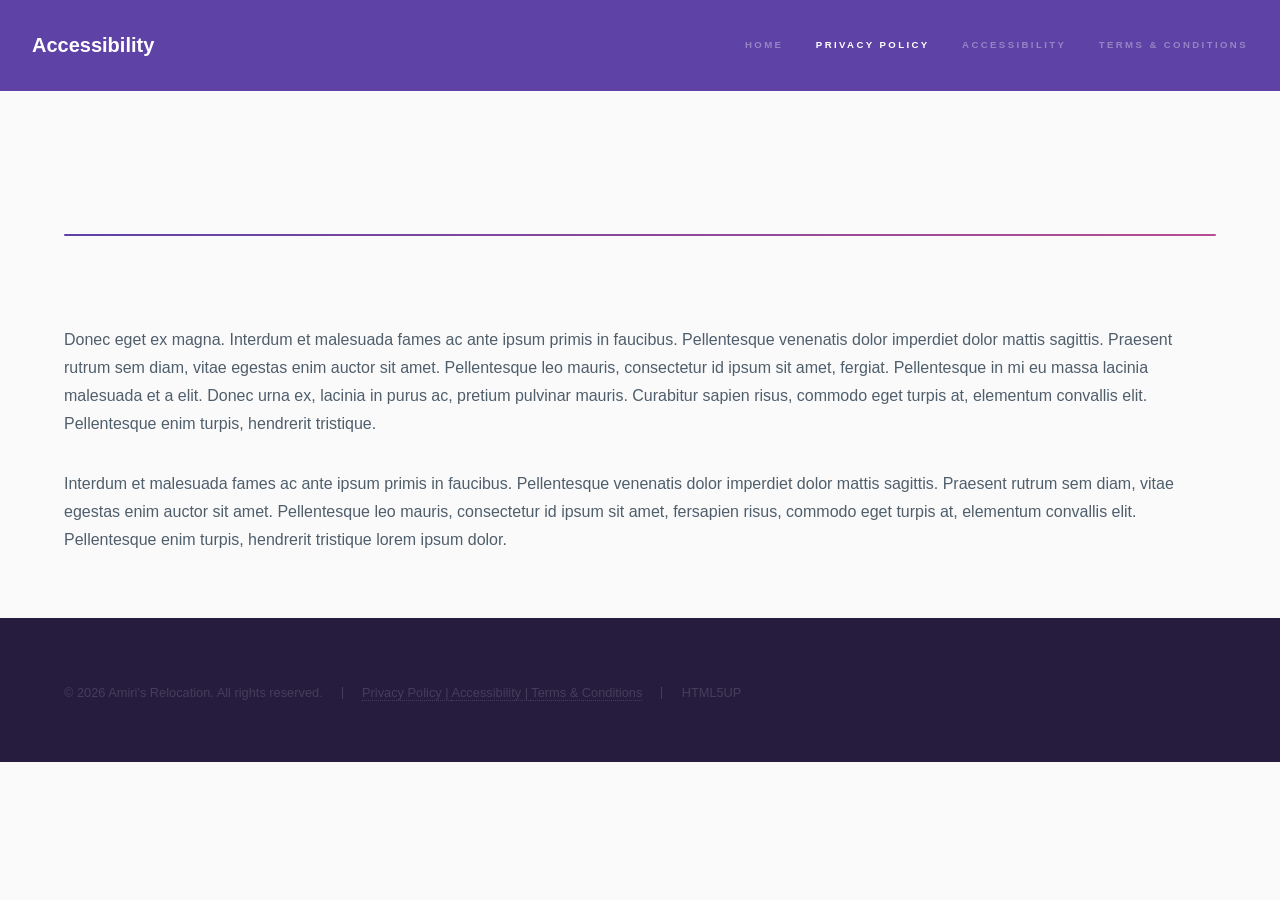
==== accessibility.html @ c85b0bd4 "Credit" ====
<!DOCTYPE HTML>
<!--
	Hyperspace by HTML5 UP
	html5up.net | @ajlkn
	Free for personal and commercial use under the CCA 3.0 license (html5up.net/license)
-->
<html>
	<head>
		<title>Accessibility</title>
		<meta charset="utf-8" />
		<meta name="viewport" content="width=device-width, initial-scale=1, user-scalable=no" />
		<link rel="stylesheet" href="assets/css/main.css" />
		<noscript><link rel="stylesheet" href="assets/css/noscript.css" /></noscript>
	</head>
	<body class="is-preload">

		<!-- Header -->
			<header id="header">
				<a href="index.html" class="title">Accessibility</a>
				<nav>
					<ul>
						<li><a href="index.html">Home</a></li>
						<li><a href="privacy.html" class="active">Privacy Policy</a></li>
						<li><a href="accessibility.html">Accessibility</a></li>
						<li><a href="terms.html">Terms &amp; Conditions</a></li>
					</ul>
				</nav>
			</header>

		<!-- Wrapper -->
			<div id="wrapper">

				<!-- Main -->
					<section id="main" class="wrapper">
						<div class="inner">
							<h1 class="major">A Generic Page</h1>
							<span class="image fit"><img src="images/pic04.jpg" alt="" /></span>
							<p>Donec eget ex magna. Interdum et malesuada fames ac ante ipsum primis in faucibus. Pellentesque venenatis dolor imperdiet dolor mattis sagittis. Praesent rutrum sem diam, vitae egestas enim auctor sit amet. Pellentesque leo mauris, consectetur id ipsum sit amet, fergiat. Pellentesque in mi eu massa lacinia malesuada et a elit. Donec urna ex, lacinia in purus ac, pretium pulvinar mauris. Curabitur sapien risus, commodo eget turpis at, elementum convallis elit. Pellentesque enim turpis, hendrerit tristique.</p>
							<p>Interdum et malesuada fames ac ante ipsum primis in faucibus. Pellentesque venenatis dolor imperdiet dolor mattis sagittis. Praesent rutrum sem diam, vitae egestas enim auctor sit amet. Pellentesque leo mauris, consectetur id ipsum sit amet, fersapien risus, commodo eget turpis at, elementum convallis elit. Pellentesque enim turpis, hendrerit tristique lorem ipsum dolor.</p>
						</div>
					</section>

			</div>

		<!-- Footer -->
			<footer id="footer" class="wrapper alt">
				<div class="inner">
					<ul class="menu">
						<li>&copy; 2026 Amiri's Relocation. All rights reserved.</li><li><a href="generic.html">Privacy Policy   |   </a><a href="elements.html">Accessibility   |   </a><a href="generic.html">Terms & Conditions</a></li><li>HTML5UP</li>
					</ul>
				</div>
			</footer>

		<!-- Scripts -->
			<script src="assets/js/jquery.min.js"></script>
			<script src="assets/js/jquery.scrollex.min.js"></script>
			<script src="assets/js/jquery.scrolly.min.js"></script>
			<script src="assets/js/browser.min.js"></script>
			<script src="assets/js/breakpoints.min.js"></script>
			<script src="assets/js/util.js"></script>
			<script src="assets/js/main.js"></script>

	</body>
</html>
---- assets/css/main.css ----
@import url(fontawesome-all.min.css);

html, body, div, span, applet, object,
iframe, h1, h2, h3, h4, h5, h6, p, blockquote,
pre, a, abbr, acronym, address, big, cite,
code, del, dfn, em, img, ins, kbd, q, s, samp,
small, strike, strong, sub, sup, tt, var, b,
u, i, center, dl, dt, dd, ol, ul, li, fieldset,
form, label, legend, table, caption, tbody,
tfoot, thead, tr, th, td, article, aside,
canvas, details, embed, figure, figcaption,
footer, header, hgroup, menu, nav, output, ruby,
section, summary, time, mark, audio, video {
	margin: 0;
	padding: 0;
	border: 0;
	font-size: 100%;
	font: inherit;
	vertical-align: baseline;}

article, aside, details, figcaption, figure,
footer, header, hgroup, menu, nav, section {
	display: block;}

body {
	line-height: 1;
}

ol, ul {
	list-style: none;
}

blockquote, q {
	quotes: none;
}

	blockquote:before, blockquote:after, q:before, q:after {
		content: '';
		content: none;
	}

table {
	border-collapse: collapse;
	border-spacing: 0;
}

body {
	-webkit-text-size-adjust: none;
}

mark {
	background-color: transparent;
	color: inherit;
}

input::-moz-focus-inner {
	border: 0;
	padding: 0;
}

input, select, textarea {
	-moz-appearance: none;
	-webkit-appearance: none;
	-ms-appearance: none;
	appearance: none;
}

/* Basic */

	@-ms-viewport {
		width: device-width;
	}

	body {
		-ms-overflow-style: scrollbar;
	}

	@media screen and (max-width: 480px) {

		html, body {
			min-width: 320px;
		}

	}

	html {
		box-sizing: border-box;
	}

	*, *:before, *:after {
		box-sizing: inherit;
	}

	body {
		background: #FAFAFB;
	}

		body.is-preload *, body.is-preload *:before, body.is-preload *:after {
			-moz-animation: none !important;
			-webkit-animation: none !important;
			-ms-animation: none !important;
			animation: none !important;
			-moz-transition: none !important;
			-webkit-transition: none !important;
			-ms-transition: none !important;
			transition: none !important;
		}

/* Type */

	body, input, select, textarea {
		color: #4F5E6B;
		font-family: Arial, Helvetica, sans-serif;
		font-size: 16.5pt;
		font-weight: normal;
		line-height: 1.75;
	}

		@media screen and (max-width: 1680px) {

			body, input, select, textarea {
				font-size: 13pt;
			}

		}

		@media screen and (max-width: 1280px) {

			body, input, select, textarea {
				font-size: 12pt;
			}

		}

		@media screen and (max-width: 360px) {

			body, input, select, textarea {
				font-size: 11pt;
			}

		}

	a {
		-moz-transition: color 0.2s ease, border-bottom-color 0.2s ease;
		-webkit-transition: color 0.2s ease, border-bottom-color 0.2s ease;
		-ms-transition: color 0.2s ease, border-bottom-color 0.2s ease;
		transition: color 0.2s ease, border-bottom-color 0.2s ease;
		border-bottom: dotted 1px rgba(255, 255, 255, 0.35);
		color: inherit;
		text-decoration: none;
	}

		a:hover {
			border-bottom-color: transparent;
			color: #ffffff;
		}

	strong, b {
		color: #ffffff;
		font-weight: bold;
	}

	em, i {
		font-style: italic;
	}

	p {
		margin: 0 0 2em 0;
	}

	h1 {
		color: #FAFAFB;
		font-weight: bold;
		line-height: 1.5;
		margin: 0 0 0.5em 0;
	}

	h2, h3, h4, h5, h6 {
		color: #1b2e42;
		font-weight: bold;
		line-height: 1.5;
		margin: 0 0 0.5em 0;
	}

		h1 a, h2 a, h3 a, h4 a, h5 a, h6 a {
			color: inherit;
			text-decoration: none;
		}

	h1 {
		font-size: 2.75em;
	}

		h1.major {
			margin: 0 0 1.3em 0;
			position: relative;
			padding-bottom: 0.35em;
		}

			h1.major:after {
				background-image: -moz-linear-gradient(to right, #5e42a6, #b74e91);
				background-image: -webkit-linear-gradient(to right, #5e42a6, #b74e91);
				background-image: -ms-linear-gradient(to right, #5e42a6, #b74e91);
				background-image: linear-gradient(to right, #5e42a6, #b74e91);
				-moz-transition: max-width 0.2s ease;
				-webkit-transition: max-width 0.2s ease;
				-ms-transition: max-width 0.2s ease;
				transition: max-width 0.2s ease;
				border-radius: 0.2em;
				bottom: 0;
				content: '';
				height: 0.05em;
				position: absolute;
				right: 0;
				width: 100%;
			}

	h2 {
		font-size: 1.75em;
	}

	h3 {
		font-size: 1.1em;
	}

	h4 {
		font-size: 1em;
	}

	h5 {
		font-size: 0.8em;
	}

	h6 {
		font-size: 0.6em;
	}

	@media screen and (max-width: 736px) {

		h1 {
			font-size: 2em;
		}

		h2 {
			font-size: 1.25em;
		}

		h3 {
			font-size: 1em;
		}

		h4 {
			font-size: 0.8em;
		}

		h5 {
			font-size: 0.6em;
		}

		h6 {
			font-size: 0.6em;
		}

	}

	sub {
		font-size: 0.8em;
		position: relative;
		top: 0.5em;
	}

	sup {
		font-size: 0.8em;
		position: relative;
		top: -0.5em;
	}

	blockquote {
		border-left: solid 4px rgba(255, 255, 255, 0.15);
		font-style: italic;
		margin: 0 0 2em 0;
		padding: 0.5em 0 0.5em 2em;
	}

	code {
		background: rgba(255, 255, 255, 0.05);
		border-radius: 0.25em;
		border: solid 1px rgba(255, 255, 255, 0.15);
		font-family: "Courier New", monospace;
		font-size: 0.9em;
		margin: 0 0.25em;
		padding: 0.25em 0.65em;
	}

	pre {
		-webkit-overflow-scrolling: touch;
		font-family: "Courier New", monospace;
		font-size: 0.9em;
		margin: 0 0 2em 0;
	}

		pre code {
			display: block;
			line-height: 1.75em;
			padding: 1em 1.5em;
			overflow-x: auto;
		}

	hr {
		border: 0;
		border-bottom: solid 1px rgba(255, 255, 255, 0.15);
		margin: 2em 0;
	}

		hr.major {
			margin: 3em 0;
		}

	.align-left {
		text-align: left;
	}

	.align-center {
		text-align: center;
	}

	.align-right {
		text-align: right;
	}

/* Row */

	.row {
		display: flex;
		flex-wrap: wrap;
		box-sizing: border-box;
		align-items: stretch;
	}

		.row > * {
			box-sizing: border-box;
		}

		.row.gtr-uniform > * > :last-child {
			margin-bottom: 0;
		}

		.row.aln-left {
			justify-content: flex-start;
		}

		.row.aln-center {
			justify-content: center;
		}

		.row.aln-right {
			justify-content: flex-end;
		}

		.row.aln-top {
			align-items: flex-start;
		}

		.row.aln-middle {
			align-items: center;
		}

		.row.aln-bottom {
			align-items: flex-end;
		}

		.row > .imp {
			order: -1;
		}

		.row > .col-1 {
			width: 8.33333%;
		}

		.row > .off-1 {
			margin-left: 8.33333%;
		}

		.row > .col-2 {
			width: 16.66667%;
		}

		.row > .off-2 {
			margin-left: 16.66667%;
		}

		.row > .col-3 {
			width: 25%;
		}

		.row > .off-3 {
			margin-left: 25%;
		}

		.row > .col-4 {
			width: 33.33333%;
		}

		.row > .off-4 {
			margin-left: 33.33333%;
		}

		.row > .col-5 {
			width: 41.66667%;
		}

		.row > .off-5 {
			margin-left: 41.66667%;
		}

		.row > .col-6 {
			width: 50%;
		}

		.row > .off-6 {
			margin-left: 50%;
		}

		.row > .col-7 {
			width: 58.33333%;
		}

		.row > .off-7 {
			margin-left: 58.33333%;
		}

		.row > .col-8 {
			width: 66.66667%;
		}

		.row > .off-8 {
			margin-left: 66.66667%;
		}

		.row > .col-9 {
			width: 75%;
		}

		.row > .off-9 {
			margin-left: 75%;
		}

		.row > .col-10 {
			width: 83.33333%;
		}

		.row > .off-10 {
			margin-left: 83.33333%;
		}

		.row > .col-11 {
			width: 91.66667%;
		}

		.row > .off-11 {
			margin-left: 91.66667%;
		}

		.row > .col-12 {
			width: 100%;
		}

		.row > .off-12 {
			margin-left: 100%;
		}

		.row.gtr-0 {
			margin-top: 0;
			margin-left: 0em;
		}

			.row.gtr-0 > * {
				padding: 0 0 0 0em;
			}

			.row.gtr-0.gtr-uniform {
				margin-top: 0em;
			}

				.row.gtr-0.gtr-uniform > * {
					padding-top: 0em;
				}

		.row.gtr-25 {
			margin-top: 0;
			margin-left: -0.375em;
		}

			.row.gtr-25 > * {
				padding: 0 0 0 0.375em;
			}

			.row.gtr-25.gtr-uniform {
				margin-top: -0.375em;
			}

				.row.gtr-25.gtr-uniform > * {
					padding-top: 0.375em;
				}

		.row.gtr-50 {
			margin-top: 0;
			margin-left: -0.75em;
		}

			.row.gtr-50 > * {
				padding: 0 0 0 0.75em;
			}

			.row.gtr-50.gtr-uniform {
				margin-top: -0.75em;
			}

				.row.gtr-50.gtr-uniform > * {
					padding-top: 0.75em;
				}

		.row {
			margin-top: 0;
			margin-left: -1.5em;
		}

			.row > * {
				padding: 0 0 0 1.5em;
			}

			.row.gtr-uniform {
				margin-top: -1.5em;
			}

				.row.gtr-uniform > * {
					padding-top: 1.5em;
				}

		.row.gtr-150 {
			margin-top: 0;
			margin-left: -2.25em;
		}

			.row.gtr-150 > * {
				padding: 0 0 0 2.25em;
			}

			.row.gtr-150.gtr-uniform {
				margin-top: -2.25em;
			}

				.row.gtr-150.gtr-uniform > * {
					padding-top: 2.25em;
				}

		.row.gtr-200 {
			margin-top: 0;
			margin-left: -3em;
		}

			.row.gtr-200 > * {
				padding: 0 0 0 3em;
			}

			.row.gtr-200.gtr-uniform {
				margin-top: -3em;
			}

				.row.gtr-200.gtr-uniform > * {
					padding-top: 3em;
				}

		@media screen and (max-width: 1680px) {

			.row {
				display: flex;
				flex-wrap: wrap;
				box-sizing: border-box;
				align-items: stretch;
			}

				.row > * {
					box-sizing: border-box;
				}

				.row.gtr-uniform > * > :last-child {
					margin-bottom: 0;
				}

				.row.aln-left {
					justify-content: flex-start;
				}

				.row.aln-center {
					justify-content: center;
				}

				.row.aln-right {
					justify-content: flex-end;
				}

				.row.aln-top {
					align-items: flex-start;
				}

				.row.aln-middle {
					align-items: center;
				}

				.row.aln-bottom {
					align-items: flex-end;
				}

				.row > .imp-xlarge {
					order: -1;
				}

				.row > .col-1-xlarge {
					width: 8.33333%;
				}

				.row > .off-1-xlarge {
					margin-left: 8.33333%;
				}

				.row > .col-2-xlarge {
					width: 16.66667%;
				}

				.row > .off-2-xlarge {
					margin-left: 16.66667%;
				}

				.row > .col-3-xlarge {
					width: 25%;
				}

				.row > .off-3-xlarge {
					margin-left: 25%;
				}

				.row > .col-4-xlarge {
					width: 33.33333%;
				}

				.row > .off-4-xlarge {
					margin-left: 33.33333%;
				}

				.row > .col-5-xlarge {
					width: 41.66667%;
				}

				.row > .off-5-xlarge {
					margin-left: 41.66667%;
				}

				.row > .col-6-xlarge {
					width: 50%;
				}

				.row > .off-6-xlarge {
					margin-left: 50%;
				}

				.row > .col-7-xlarge {
					width: 58.33333%;
				}

				.row > .off-7-xlarge {
					margin-left: 58.33333%;
				}

				.row > .col-8-xlarge {
					width: 66.66667%;
				}

				.row > .off-8-xlarge {
					margin-left: 66.66667%;
				}

				.row > .col-9-xlarge {
					width: 75%;
				}

				.row > .off-9-xlarge {
					margin-left: 75%;
				}

				.row > .col-10-xlarge {
					width: 83.33333%;
				}

				.row > .off-10-xlarge {
					margin-left: 83.33333%;
				}

				.row > .col-11-xlarge {
					width: 91.66667%;
				}

				.row > .off-11-xlarge {
					margin-left: 91.66667%;
				}

				.row > .col-12-xlarge {
					width: 100%;
				}

				.row > .off-12-xlarge {
					margin-left: 100%;
				}

				.row.gtr-0 {
					margin-top: 0;
					margin-left: 0em;
				}

					.row.gtr-0 > * {
						padding: 0 0 0 0em;
					}

					.row.gtr-0.gtr-uniform {
						margin-top: 0em;
					}

						.row.gtr-0.gtr-uniform > * {
							padding-top: 0em;
						}

				.row.gtr-25 {
					margin-top: 0;
					margin-left: -0.375em;
				}

					.row.gtr-25 > * {
						padding: 0 0 0 0.375em;
					}

					.row.gtr-25.gtr-uniform {
						margin-top: -0.375em;
					}

						.row.gtr-25.gtr-uniform > * {
							padding-top: 0.375em;
						}

				.row.gtr-50 {
					margin-top: 0;
					margin-left: -0.75em;
				}

					.row.gtr-50 > * {
						padding: 0 0 0 0.75em;
					}

					.row.gtr-50.gtr-uniform {
						margin-top: -0.75em;
					}

						.row.gtr-50.gtr-uniform > * {
							padding-top: 0.75em;
						}

				.row {
					margin-top: 0;
					margin-left: -1.5em;
				}

					.row > * {
						padding: 0 0 0 1.5em;
					}

					.row.gtr-uniform {
						margin-top: -1.5em;
					}

						.row.gtr-uniform > * {
							padding-top: 1.5em;
						}

				.row.gtr-150 {
					margin-top: 0;
					margin-left: -2.25em;
				}

					.row.gtr-150 > * {
						padding: 0 0 0 2.25em;
					}

					.row.gtr-150.gtr-uniform {
						margin-top: -2.25em;
					}

						.row.gtr-150.gtr-uniform > * {
							padding-top: 2.25em;
						}

				.row.gtr-200 {
					margin-top: 0;
					margin-left: -3em;
				}

					.row.gtr-200 > * {
						padding: 0 0 0 3em;
					}

					.row.gtr-200.gtr-uniform {
						margin-top: -3em;
					}

						.row.gtr-200.gtr-uniform > * {
							padding-top: 3em;
						}

		}

		@media screen and (max-width: 1280px) {

			.row {
				display: flex;
				flex-wrap: wrap;
				box-sizing: border-box;
				align-items: stretch;
			}

				.row > * {
					box-sizing: border-box;
				}

				.row.gtr-uniform > * > :last-child {
					margin-bottom: 0;
				}

				.row.aln-left {
					justify-content: flex-start;
				}

				.row.aln-center {
					justify-content: center;
				}

				.row.aln-right {
					justify-content: flex-end;
				}

				.row.aln-top {
					align-items: flex-start;
				}

				.row.aln-middle {
					align-items: center;
				}

				.row.aln-bottom {
					align-items: flex-end;
				}

				.row > .imp-large {
					order: -1;
				}

				.row > .col-1-large {
					width: 8.33333%;
				}

				.row > .off-1-large {
					margin-left: 8.33333%;
				}

				.row > .col-2-large {
					width: 16.66667%;
				}

				.row > .off-2-large {
					margin-left: 16.66667%;
				}

				.row > .col-3-large {
					width: 25%;
				}

				.row > .off-3-large {
					margin-left: 25%;
				}

				.row > .col-4-large {
					width: 33.33333%;
				}

				.row > .off-4-large {
					margin-left: 33.33333%;
				}

				.row > .col-5-large {
					width: 41.66667%;
				}

				.row > .off-5-large {
					margin-left: 41.66667%;
				}

				.row > .col-6-large {
					width: 50%;
				}

				.row > .off-6-large {
					margin-left: 50%;
				}

				.row > .col-7-large {
					width: 58.33333%;
				}

				.row > .off-7-large {
					margin-left: 58.33333%;
				}

				.row > .col-8-large {
					width: 66.66667%;
				}

				.row > .off-8-large {
					margin-left: 66.66667%;
				}

				.row > .col-9-large {
					width: 75%;
				}

				.row > .off-9-large {
					margin-left: 75%;
				}

				.row > .col-10-large {
					width: 83.33333%;
				}

				.row > .off-10-large {
					margin-left: 83.33333%;
				}

				.row > .col-11-large {
					width: 91.66667%;
				}

				.row > .off-11-large {
					margin-left: 91.66667%;
				}

				.row > .col-12-large {
					width: 100%;
				}

				.row > .off-12-large {
					margin-left: 100%;
				}

				.row.gtr-0 {
					margin-top: 0;
					margin-left: 0em;
				}

					.row.gtr-0 > * {
						padding: 0 0 0 0em;
					}

					.row.gtr-0.gtr-uniform {
						margin-top: 0em;
					}

						.row.gtr-0.gtr-uniform > * {
							padding-top: 0em;
						}

				.row.gtr-25 {
					margin-top: 0;
					margin-left: -0.375em;
				}

					.row.gtr-25 > * {
						padding: 0 0 0 0.375em;
					}

					.row.gtr-25.gtr-uniform {
						margin-top: -0.375em;
					}

						.row.gtr-25.gtr-uniform > * {
							padding-top: 0.375em;
						}

				.row.gtr-50 {
					margin-top: 0;
					margin-left: -0.75em;
				}

					.row.gtr-50 > * {
						padding: 0 0 0 0.75em;
					}

					.row.gtr-50.gtr-uniform {
						margin-top: -0.75em;
					}

						.row.gtr-50.gtr-uniform > * {
							padding-top: 0.75em;
						}

				.row {
					margin-top: 0;
					margin-left: -1.5em;
				}

					.row > * {
						padding: 0 0 0 1.5em;
					}

					.row.gtr-uniform {
						margin-top: -1.5em;
					}

						.row.gtr-uniform > * {
							padding-top: 1.5em;
						}

				.row.gtr-150 {
					margin-top: 0;
					margin-left: -2.25em;
				}

					.row.gtr-150 > * {
						padding: 0 0 0 2.25em;
					}

					.row.gtr-150.gtr-uniform {
						margin-top: -2.25em;
					}

						.row.gtr-150.gtr-uniform > * {
							padding-top: 2.25em;
						}

				.row.gtr-200 {
					margin-top: 0;
					margin-left: -3em;
				}

					.row.gtr-200 > * {
						padding: 0 0 0 3em;
					}

					.row.gtr-200.gtr-uniform {
						margin-top: -3em;
					}

						.row.gtr-200.gtr-uniform > * {
							padding-top: 3em;
						}

		}

		@media screen and (max-width: 980px) {

			.row {
				display: flex;
				flex-wrap: wrap;
				box-sizing: border-box;
				align-items: stretch;
			}

				.row > * {
					box-sizing: border-box;
				}

				.row.gtr-uniform > * > :last-child {
					margin-bottom: 0;
				}

				.row.aln-left {
					justify-content: flex-start;
				}

				.row.aln-center {
					justify-content: center;
				}

				.row.aln-right {
					justify-content: flex-end;
				}

				.row.aln-top {
					align-items: flex-start;
				}

				.row.aln-middle {
					align-items: center;
				}

				.row.aln-bottom {
					align-items: flex-end;
				}

				.row > .imp-medium {
					order: -1;
				}

				.row > .col-1-medium {
					width: 8.33333%;
				}

				.row > .off-1-medium {
					margin-left: 8.33333%;
				}

				.row > .col-2-medium {
					width: 16.66667%;
				}

				.row > .off-2-medium {
					margin-left: 16.66667%;
				}

				.row > .col-3-medium {
					width: 25%;
				}

				.row > .off-3-medium {
					margin-left: 25%;
				}

				.row > .col-4-medium {
					width: 33.33333%;
				}

				.row > .off-4-medium {
					margin-left: 33.33333%;
				}

				.row > .col-5-medium {
					width: 41.66667%;
				}

				.row > .off-5-medium {
					margin-left: 41.66667%;
				}

				.row > .col-6-medium {
					width: 50%;
				}

				.row > .off-6-medium {
					margin-left: 50%;
				}

				.row > .col-7-medium {
					width: 58.33333%;
				}

				.row > .off-7-medium {
					margin-left: 58.33333%;
				}

				.row > .col-8-medium {
					width: 66.66667%;
				}

				.row > .off-8-medium {
					margin-left: 66.66667%;
				}

				.row > .col-9-medium {
					width: 75%;
				}

				.row > .off-9-medium {
					margin-left: 75%;
				}

				.row > .col-10-medium {
					width: 83.33333%;
				}

				.row > .off-10-medium {
					margin-left: 83.33333%;
				}

				.row > .col-11-medium {
					width: 91.66667%;
				}

				.row > .off-11-medium {
					margin-left: 91.66667%;
				}

				.row > .col-12-medium {
					width: 100%;
				}

				.row > .off-12-medium {
					margin-left: 100%;
				}

				.row.gtr-0 {
					margin-top: 0;
					margin-left: 0em;
				}

					.row.gtr-0 > * {
						padding: 0 0 0 0em;
					}

					.row.gtr-0.gtr-uniform {
						margin-top: 0em;
					}

						.row.gtr-0.gtr-uniform > * {
							padding-top: 0em;
						}

				.row.gtr-25 {
					margin-top: 0;
					margin-left: -0.375em;
				}

					.row.gtr-25 > * {
						padding: 0 0 0 0.375em;
					}

					.row.gtr-25.gtr-uniform {
						margin-top: -0.375em;
					}

						.row.gtr-25.gtr-uniform > * {
							padding-top: 0.375em;
						}

				.row.gtr-50 {
					margin-top: 0;
					margin-left: -0.75em;
				}

					.row.gtr-50 > * {
						padding: 0 0 0 0.75em;
					}

					.row.gtr-50.gtr-uniform {
						margin-top: -0.75em;
					}

						.row.gtr-50.gtr-uniform > * {
							padding-top: 0.75em;
						}

				.row {
					margin-top: 0;
					margin-left: -1.5em;
				}

					.row > * {
						padding: 0 0 0 1.5em;
					}

					.row.gtr-uniform {
						margin-top: -1.5em;
					}

						.row.gtr-uniform > * {
							padding-top: 1.5em;
						}

				.row.gtr-150 {
					margin-top: 0;
					margin-left: -2.25em;
				}

					.row.gtr-150 > * {
						padding: 0 0 0 2.25em;
					}

					.row.gtr-150.gtr-uniform {
						margin-top: -2.25em;
					}

						.row.gtr-150.gtr-uniform > * {
							padding-top: 2.25em;
						}

				.row.gtr-200 {
					margin-top: 0;
					margin-left: -3em;
				}

					.row.gtr-200 > * {
						padding: 0 0 0 3em;
					}

					.row.gtr-200.gtr-uniform {
						margin-top: -3em;
					}

						.row.gtr-200.gtr-uniform > * {
							padding-top: 3em;
						}

		}

		@media screen and (max-width: 736px) {

			.row {
				display: flex;
				flex-wrap: wrap;
				box-sizing: border-box;
				align-items: stretch;
			}

				.row > * {
					box-sizing: border-box;
				}

				.row.gtr-uniform > * > :last-child {
					margin-bottom: 0;
				}

				.row.aln-left {
					justify-content: flex-start;
				}

				.row.aln-center {
					justify-content: center;
				}

				.row.aln-right {
					justify-content: flex-end;
				}

				.row.aln-top {
					align-items: flex-start;
				}

				.row.aln-middle {
					align-items: center;
				}

				.row.aln-bottom {
					align-items: flex-end;
				}

				.row > .imp-small {
					order: -1;
				}

				.row > .col-1-small {
					width: 8.33333%;
				}

				.row > .off-1-small {
					margin-left: 8.33333%;
				}

				.row > .col-2-small {
					width: 16.66667%;
				}

				.row > .off-2-small {
					margin-left: 16.66667%;
				}

				.row > .col-3-small {
					width: 25%;
				}

				.row > .off-3-small {
					margin-left: 25%;
				}

				.row > .col-4-small {
					width: 33.33333%;
				}

				.row > .off-4-small {
					margin-left: 33.33333%;
				}

				.row > .col-5-small {
					width: 41.66667%;
				}

				.row > .off-5-small {
					margin-left: 41.66667%;
				}

				.row > .col-6-small {
					width: 50%;
				}

				.row > .off-6-small {
					margin-left: 50%;
				}

				.row > .col-7-small {
					width: 58.33333%;
				}

				.row > .off-7-small {
					margin-left: 58.33333%;
				}

				.row > .col-8-small {
					width: 66.66667%;
				}

				.row > .off-8-small {
					margin-left: 66.66667%;
				}

				.row > .col-9-small {
					width: 75%;
				}

				.row > .off-9-small {
					margin-left: 75%;
				}

				.row > .col-10-small {
					width: 83.33333%;
				}

				.row > .off-10-small {
					margin-left: 83.33333%;
				}

				.row > .col-11-small {
					width: 91.66667%;
				}

				.row > .off-11-small {
					margin-left: 91.66667%;
				}

				.row > .col-12-small {
					width: 100%;
				}

				.row > .off-12-small {
					margin-left: 100%;
				}

				.row.gtr-0 {
					margin-top: 0;
					margin-left: 0em;
				}

					.row.gtr-0 > * {
						padding: 0 0 0 0em;
					}

					.row.gtr-0.gtr-uniform {
						margin-top: 0em;
					}

						.row.gtr-0.gtr-uniform > * {
							padding-top: 0em;
						}

				.row.gtr-25 {
					margin-top: 0;
					margin-left: -0.375em;
				}

					.row.gtr-25 > * {
						padding: 0 0 0 0.375em;
					}

					.row.gtr-25.gtr-uniform {
						margin-top: -0.375em;
					}

						.row.gtr-25.gtr-uniform > * {
							padding-top: 0.375em;
						}

				.row.gtr-50 {
					margin-top: 0;
					margin-left: -0.75em;
				}

					.row.gtr-50 > * {
						padding: 0 0 0 0.75em;
					}

					.row.gtr-50.gtr-uniform {
						margin-top: -0.75em;
					}

						.row.gtr-50.gtr-uniform > * {
							padding-top: 0.75em;
						}

				.row {
					margin-top: 0;
					margin-left: -1.5em;
				}

					.row > * {
						padding: 0 0 0 1.5em;
					}

					.row.gtr-uniform {
						margin-top: -1.5em;
					}

						.row.gtr-uniform > * {
							padding-top: 1.5em;
						}

				.row.gtr-150 {
					margin-top: 0;
					margin-left: -2.25em;
				}

					.row.gtr-150 > * {
						padding: 0 0 0 2.25em;
					}

					.row.gtr-150.gtr-uniform {
						margin-top: -2.25em;
					}

						.row.gtr-150.gtr-uniform > * {
							padding-top: 2.25em;
						}

				.row.gtr-200 {
					margin-top: 0;
					margin-left: -3em;
				}

					.row.gtr-200 > * {
						padding: 0 0 0 3em;
					}

					.row.gtr-200.gtr-uniform {
						margin-top: -3em;
					}

						.row.gtr-200.gtr-uniform > * {
							padding-top: 3em;
						}

		}

		@media screen and (max-width: 480px) {

			.row {
				display: flex;
				flex-wrap: wrap;
				box-sizing: border-box;
				align-items: stretch;
			}

				.row > * {
					box-sizing: border-box;
				}

				.row.gtr-uniform > * > :last-child {
					margin-bottom: 0;
				}

				.row.aln-left {
					justify-content: flex-start;
				}

				.row.aln-center {
					justify-content: center;
				}

				.row.aln-right {
					justify-content: flex-end;
				}

				.row.aln-top {
					align-items: flex-start;
				}

				.row.aln-middle {
					align-items: center;
				}

				.row.aln-bottom {
					align-items: flex-end;
				}

				.row > .imp-xsmall {
					order: -1;
				}

				.row > .col-1-xsmall {
					width: 8.33333%;
				}

				.row > .off-1-xsmall {
					margin-left: 8.33333%;
				}

				.row > .col-2-xsmall {
					width: 16.66667%;
				}

				.row > .off-2-xsmall {
					margin-left: 16.66667%;
				}

				.row > .col-3-xsmall {
					width: 25%;
				}

				.row > .off-3-xsmall {
					margin-left: 25%;
				}

				.row > .col-4-xsmall {
					width: 33.33333%;
				}

				.row > .off-4-xsmall {
					margin-left: 33.33333%;
				}

				.row > .col-5-xsmall {
					width: 41.66667%;
				}

				.row > .off-5-xsmall {
					margin-left: 41.66667%;
				}

				.row > .col-6-xsmall {
					width: 50%;
				}

				.row > .off-6-xsmall {
					margin-left: 50%;
				}

				.row > .col-7-xsmall {
					width: 58.33333%;
				}

				.row > .off-7-xsmall {
					margin-left: 58.33333%;
				}

				.row > .col-8-xsmall {
					width: 66.66667%;
				}

				.row > .off-8-xsmall {
					margin-left: 66.66667%;
				}

				.row > .col-9-xsmall {
					width: 75%;
				}

				.row > .off-9-xsmall {
					margin-left: 75%;
				}

				.row > .col-10-xsmall {
					width: 83.33333%;
				}

				.row > .off-10-xsmall {
					margin-left: 83.33333%;
				}

				.row > .col-11-xsmall {
					width: 91.66667%;
				}

				.row > .off-11-xsmall {
					margin-left: 91.66667%;
				}

				.row > .col-12-xsmall {
					width: 100%;
				}

				.row > .off-12-xsmall {
					margin-left: 100%;
				}

				.row.gtr-0 {
					margin-top: 0;
					margin-left: 0em;
				}

					.row.gtr-0 > * {
						padding: 0 0 0 0em;
					}

					.row.gtr-0.gtr-uniform {
						margin-top: 0em;
					}

						.row.gtr-0.gtr-uniform > * {
							padding-top: 0em;
						}

				.row.gtr-25 {
					margin-top: 0;
					margin-left: -0.375em;
				}

					.row.gtr-25 > * {
						padding: 0 0 0 0.375em;
					}

					.row.gtr-25.gtr-uniform {
						margin-top: -0.375em;
					}

						.row.gtr-25.gtr-uniform > * {
							padding-top: 0.375em;
						}

				.row.gtr-50 {
					margin-top: 0;
					margin-left: -0.75em;
				}

					.row.gtr-50 > * {
						padding: 0 0 0 0.75em;
					}

					.row.gtr-50.gtr-uniform {
						margin-top: -0.75em;
					}

						.row.gtr-50.gtr-uniform > * {
							padding-top: 0.75em;
						}

				.row {
					margin-top: 0;
					margin-left: -1.5em;
				}

					.row > * {
						padding: 0 0 0 1.5em;
					}

					.row.gtr-uniform {
						margin-top: -1.5em;
					}

						.row.gtr-uniform > * {
							padding-top: 1.5em;
						}

				.row.gtr-150 {
					margin-top: 0;
					margin-left: -2.25em;
				}

					.row.gtr-150 > * {
						padding: 0 0 0 2.25em;
					}

					.row.gtr-150.gtr-uniform {
						margin-top: -2.25em;
					}

						.row.gtr-150.gtr-uniform > * {
							padding-top: 2.25em;
						}

				.row.gtr-200 {
					margin-top: 0;
					margin-left: -3em;
				}

					.row.gtr-200 > * {
						padding: 0 0 0 3em;
					}

					.row.gtr-200.gtr-uniform {
						margin-top: -3em;
					}

						.row.gtr-200.gtr-uniform > * {
							padding-top: 3em;
						}

		}

/* Box */

	.box {
		border-radius: 0.25em;
		border: solid 1px rgba(255, 255, 255, 0.15);
		margin-bottom: 2em;
		padding: 1.5em;
	}

		.box > :last-child,
		.box > :last-child > :last-child,
		.box > :last-child > :last-child > :last-child {
			margin-bottom: 0;
		}

		.box.alt {
			border: 0;
			border-radius: 0;
			padding: 0;
		}

/* Button */

	input[type="submit"],
	input[type="reset"],
	input[type="button"],
	button,
	.button {
		-moz-appearance: none;
		-webkit-appearance: none;
		-ms-appearance: none;
		appearance: none;
		-moz-transition: border-color 0.2s ease;
		-webkit-transition: border-color 0.2s ease;
		-ms-transition: border-color 0.2s ease;
		transition: border-color 0.2s ease;
		background-color: transparent;
		border: solid 1px !important;
		border-color: rgba(255, 255, 255, 0.15) !important;
		border-radius: 3em;
		color: #ffffff !important;
		cursor: pointer;
		display: inline-block;
		font-size: 0.6em;
		font-weight: bold;
		height: calc(4.75em + 2px);
		letter-spacing: 0.25em;
		line-height: 4.75em;
		outline: 0;
		padding: 0 3.75em;
		position: relative;
		text-align: center;
		text-decoration: none;
		text-transform: uppercase;
		white-space: nowrap;
	}

		input[type="submit"]:after,
		input[type="reset"]:after,
		input[type="button"]:after,
		button:after,
		.button:after {
			-moz-transform: scale(0.25);
			-webkit-transform: scale(0.25);
			-ms-transform: scale(0.25);
			transform: scale(0.25);
			pointer-events: none;
			-moz-transition: opacity 0.2s ease, -moz-transform 0.2s ease;
			-webkit-transition: opacity 0.2s ease, -webkit-transform 0.2s ease;
			-ms-transition: opacity 0.2s ease, -ms-transform 0.2s ease;
			transition: opacity 0.2s ease, transform 0.2s ease;
			background: #ffffff;
			border-radius: 3em;
			content: '';
			height: 100%;
			left: 0;
			opacity: 0;
			position: absolute;
			top: 0;
			width: 100%;
		}

		input[type="submit"].icon:before,
		input[type="reset"].icon:before,
		input[type="button"].icon:before,
		button.icon:before,
		.button.icon:before {
			margin-right: 0.75em;
		}

		input[type="submit"].fit,
		input[type="reset"].fit,
		input[type="button"].fit,
		button.fit,
		.button.fit {
			width: 100%;
		}

		input[type="submit"].small,
		input[type="reset"].small,
		input[type="button"].small,
		button.small,
		.button.small {
			font-size: 0.4em;
		}

		input[type="submit"].large,
		input[type="reset"].large,
		input[type="button"].large,
		button.large,
		.button.large {
			font-size: 0.8em;
		}

		input[type="submit"].primary,
		input[type="reset"].primary,
		input[type="button"].primary,
		button.primary,
		.button.primary {
			background-color: #ffffff;
			color: #312450 !important;
		}

			input[type="submit"].primary:after,
			input[type="reset"].primary:after,
			input[type="button"].primary:after,
			button.primary:after,
			.button.primary:after {
				display: none;
			}

		input[type="submit"].disabled, input[type="submit"]:disabled,
		input[type="reset"].disabled,
		input[type="reset"]:disabled,
		input[type="button"].disabled,
		input[type="button"]:disabled,
		button.disabled,
		button:disabled,
		.button.disabled,
		.button:disabled {
			cursor: default;
			opacity: 0.5;
			pointer-events: none;
		}

		input[type="submit"]:hover,
		input[type="reset"]:hover,
		input[type="button"]:hover,
		button:hover,
		.button:hover {
			border-color: rgba(255, 255, 255, 0.55) !important;
		}

			input[type="submit"]:hover:after,
			input[type="reset"]:hover:after,
			input[type="button"]:hover:after,
			button:hover:after,
			.button:hover:after {
				opacity: 0.05;
				-moz-transform: scale(1);
				-webkit-transform: scale(1);
				-ms-transform: scale(1);
				transform: scale(1);
			}

			input[type="submit"]:hover:active,
			input[type="reset"]:hover:active,
			input[type="button"]:hover:active,
			button:hover:active,
			.button:hover:active {
				border-color: #ffffff !important;
			}

				input[type="submit"]:hover:active:after,
				input[type="reset"]:hover:active:after,
				input[type="button"]:hover:active:after,
				button:hover:active:after,
				.button:hover:active:after {
					opacity: 0.1;
				}

/* Features */

	.features {
		display: -moz-flex;
		display: -webkit-flex;
		display: -ms-flex;
		display: flex;
		-moz-flex-wrap: wrap;
		-webkit-flex-wrap: wrap;
		-ms-flex-wrap: wrap;
		flex-wrap: wrap;
		border-radius: 0.25em;
		border: solid 1px rgba(255, 255, 255, 0.15);
		background: rgba(255, 255, 255, 0.05);
		margin: 0 0 2em 0;
	}

		.features section {
			padding: 3.5em 3em 1em 7em ;
			width: 50%;
			border-top: solid 1px rgba(255, 255, 255, 0.15);
			position: relative;
		}

			.features section:nth-child(-n + 2) {
				border-top-width: 0;
			}

			.features section:nth-child(2n) {
				border-left: solid 1px rgba(255, 255, 255, 0.15);
			}

			.features section .icon {
				-moz-transition: opacity 0.5s ease, -moz-transform 0.5s ease;
				-webkit-transition: opacity 0.5s ease, -webkit-transform 0.5s ease;
				-ms-transition: opacity 0.5s ease, -ms-transform 0.5s ease;
				transition: opacity 0.5s ease, transform 0.5s ease;
				-moz-transition-delay: 1s;
				-webkit-transition-delay: 1s;
				-ms-transition-delay: 1s;
				transition-delay: 1s;
				-moz-transform: scale(1);
				-webkit-transform: scale(1);
				-ms-transform: scale(1);
				transform: scale(1);
				position: absolute;
				left: 3em;
				top: 3em;
				opacity: 1;
			}

			.features section:nth-child(1) .icon {
				-moz-transition-delay: 0.15s;
				-webkit-transition-delay: 0.15s;
				-ms-transition-delay: 0.15s;
				transition-delay: 0.15s;
			}

			.features section:nth-child(2) .icon {
				-moz-transition-delay: 0.3s;
				-webkit-transition-delay: 0.3s;
				-ms-transition-delay: 0.3s;
				transition-delay: 0.3s;
			}

			.features section:nth-child(3) .icon {
				-moz-transition-delay: 0.45s;
				-webkit-transition-delay: 0.45s;
				-ms-transition-delay: 0.45s;
				transition-delay: 0.45s;
			}

			.features section:nth-child(4) .icon {
				-moz-transition-delay: 0.6s;
				-webkit-transition-delay: 0.6s;
				-ms-transition-delay: 0.6s;
				transition-delay: 0.6s;
			}

			.features section:nth-child(5) .icon {
				-moz-transition-delay: 0.75s;
				-webkit-transition-delay: 0.75s;
				-ms-transition-delay: 0.75s;
				transition-delay: 0.75s;
			}

			.features section:nth-child(6) .icon {
				-moz-transition-delay: 0.9s;
				-webkit-transition-delay: 0.9s;
				-ms-transition-delay: 0.9s;
				transition-delay: 0.9s;
			}

			.features section:nth-child(7) .icon {
				-moz-transition-delay: 1.05s;
				-webkit-transition-delay: 1.05s;
				-ms-transition-delay: 1.05s;
				transition-delay: 1.05s;
			}

			.features section:nth-child(8) .icon {
				-moz-transition-delay: 1.2s;
				-webkit-transition-delay: 1.2s;
				-ms-transition-delay: 1.2s;
				transition-delay: 1.2s;
			}

			.features section:nth-child(9) .icon {
				-moz-transition-delay: 1.35s;
				-webkit-transition-delay: 1.35s;
				-ms-transition-delay: 1.35s;
				transition-delay: 1.35s;
			}

			.features section:nth-child(10) .icon {
				-moz-transition-delay: 1.5s;
				-webkit-transition-delay: 1.5s;
				-ms-transition-delay: 1.5s;
				transition-delay: 1.5s;
			}

			.features section:nth-child(11) .icon {
				-moz-transition-delay: 1.65s;
				-webkit-transition-delay: 1.65s;
				-ms-transition-delay: 1.65s;
				transition-delay: 1.65s;
			}

			.features section:nth-child(12) .icon {
				-moz-transition-delay: 1.8s;
				-webkit-transition-delay: 1.8s;
				-ms-transition-delay: 1.8s;
				transition-delay: 1.8s;
			}

			.features section:nth-child(13) .icon {
				-moz-transition-delay: 1.95s;
				-webkit-transition-delay: 1.95s;
				-ms-transition-delay: 1.95s;
				transition-delay: 1.95s;
			}

			.features section:nth-child(14) .icon {
				-moz-transition-delay: 2.1s;
				-webkit-transition-delay: 2.1s;
				-ms-transition-delay: 2.1s;
				transition-delay: 2.1s;
			}

			.features section:nth-child(15) .icon {
				-moz-transition-delay: 2.25s;
				-webkit-transition-delay: 2.25s;
				-ms-transition-delay: 2.25s;
				transition-delay: 2.25s;
			}

			.features section:nth-child(16) .icon {
				-moz-transition-delay: 2.4s;
				-webkit-transition-delay: 2.4s;
				-ms-transition-delay: 2.4s;
				transition-delay: 2.4s;
			}

			.features section:nth-child(17) .icon {
				-moz-transition-delay: 2.55s;
				-webkit-transition-delay: 2.55s;
				-ms-transition-delay: 2.55s;
				transition-delay: 2.55s;
			}

			.features section:nth-child(18) .icon {
				-moz-transition-delay: 2.7s;
				-webkit-transition-delay: 2.7s;
				-ms-transition-delay: 2.7s;
				transition-delay: 2.7s;
			}

			.features section:nth-child(19) .icon {
				-moz-transition-delay: 2.85s;
				-webkit-transition-delay: 2.85s;
				-ms-transition-delay: 2.85s;
				transition-delay: 2.85s;
			}

			.features section:nth-child(20) .icon {
				-moz-transition-delay: 3s;
				-webkit-transition-delay: 3s;
				-ms-transition-delay: 3s;
				transition-delay: 3s;
			}

		.features.inactive section .icon {
			-moz-transform: scale(0.5);
			-webkit-transform: scale(0.5);
			-ms-transform: scale(0.5);
			transform: scale(0.5);
			opacity: 0;
		}

		@media screen and (max-width: 980px) {

			.features {
				display: block;
			}

				.features section {
					border-top-width: 1px !important;
					border-left-width: 0 !important;
					width: 100%;
				}

					.features section:first-child {
						border-top-width: 0 !important;
					}

		}

		@media screen and (max-width: 736px) {

			.features section {
				padding: 2.5em 1.5em 0.1em 5.5em ;
			}

				.features section .icon {
					left: 1.5em;
					top: 2em;
				}

		}

		@media screen and (max-width: 480px) {

			.features section {
				padding: 2em 1.5em 0.1em 1.5em ;
			}

				.features section .icon {
					left: 0;
					position: relative;
					top: 0;
				}

		}

/* Form */

	form {
		margin: 0 0 2em 0;
	}

		form > :last-child {
			margin-bottom: 0;
		}

		form > .fields {
			display: -moz-flex;
			display: -webkit-flex;
			display: -ms-flex;
			display: flex;
			-moz-flex-wrap: wrap;
			-webkit-flex-wrap: wrap;
			-ms-flex-wrap: wrap;
			flex-wrap: wrap;
			width: calc(100% + 3em);
			margin: -1.5em 0 2em -1.5em;
		}

			form > .fields > .field {
				-moz-flex-grow: 0;
				-webkit-flex-grow: 0;
				-ms-flex-grow: 0;
				flex-grow: 0;
				-moz-flex-shrink: 0;
				-webkit-flex-shrink: 0;
				-ms-flex-shrink: 0;
				flex-shrink: 0;
				padding: 1.5em 0 0 1.5em;
				width: calc(100% - 1.5em);
			}

				form > .fields > .field.half {
					width: calc(50% - 0.75em);
				}

				form > .fields > .field.third {
					width: calc(100%/3 - 0.5em);
				}

				form > .fields > .field.quarter {
					width: calc(25% - 0.375em);
				}

		@media screen and (max-width: 480px) {

			form > .fields {
				width: calc(100% + 3em);
				margin: -1.5em 0 2em -1.5em;
			}

				form > .fields > .field {
					padding: 1.5em 0 0 1.5em;
					width: calc(100% - 1.5em);
				}

					form > .fields > .field.half {
						width: calc(100% - 1.5em);
					}

					form > .fields > .field.third {
						width: calc(100% - 1.5em);
					}

					form > .fields > .field.quarter {
						width: calc(100% - 1.5em);
					}

		}

	label {
		color: #ffffff;
		font-weight: bold;
		line-height: 1.5;
		margin: 0 0 0.7em 0;
		display: block;
		font-size: 1.1em;
	}

	input[type="text"],
	input[type="password"],
	input[type="email"],
	input[type="tel"],
	select,
	textarea {
		-moz-appearance: none;
		-webkit-appearance: none;
		-ms-appearance: none;
		appearance: none;
		background: rgba(255, 255, 255, 0.05);
		border-radius: 0.25em;
		border: none;
		border: solid 1px rgba(255, 255, 255, 0.15);
		color: inherit;
		display: block;
		outline: 0;
		padding: 0 1em;
		text-decoration: none;
		width: 100%;
	}

		input[type="text"]:invalid,
		input[type="password"]:invalid,
		input[type="email"]:invalid,
		input[type="tel"]:invalid,
		select:invalid,
		textarea:invalid {
			box-shadow: none;
		}

		input[type="text"]:focus,
		input[type="password"]:focus,
		input[type="email"]:focus,
		input[type="tel"]:focus,
		select:focus,
		textarea:focus {
			border-color: #ffffff;
			box-shadow: 0 0 0 1px #ffffff;
		}

	select {
		background-image: url("data:image/svg+xml;charset=utf8,%3Csvg xmlns='http://www.w3.org/2000/svg' width='40' height='40' preserveAspectRatio='none' viewBox='0 0 40 40'%3E%3Cpath d='M9.4,12.3l10.4,10.4l10.4-10.4c0.2-0.2,0.5-0.4,0.9-0.4c0.3,0,0.6,0.1,0.9,0.4l3.3,3.3c0.2,0.2,0.4,0.5,0.4,0.9 c0,0.4-0.1,0.6-0.4,0.9L20.7,31.9c-0.2,0.2-0.5,0.4-0.9,0.4c-0.3,0-0.6-0.1-0.9-0.4L4.3,17.3c-0.2-0.2-0.4-0.5-0.4-0.9 c0-0.4,0.1-0.6,0.4-0.9l3.3-3.3c0.2-0.2,0.5-0.4,0.9-0.4S9.1,12.1,9.4,12.3z' fill='rgba(255, 255, 255, 0.15)' /%3E%3C/svg%3E");
		background-size: 1.25rem;
		background-repeat: no-repeat;
		background-position: calc(100% - 1rem) center;
		height: 2.75em;
		padding-right: 2.75em;
		text-overflow: ellipsis;
	}

		select option {
			color: #ffffff;
			background: #312450;
		}

		select:focus::-ms-value {
			background-color: transparent;
		}

		select::-ms-expand {
			display: none;
		}

	input[type="text"],
	input[type="password"],
	input[type="email"],
	select {
		height: 2.75em;
	}

	textarea {
		padding: 0.75em 1em;
	}

		body.is-ie textarea {
			min-height: 10em;
		}

	input[type="checkbox"],
	input[type="radio"] {
		-moz-appearance: none;
		-webkit-appearance: none;
		-ms-appearance: none;
		appearance: none;
		display: block;
		float: left;
		margin-right: -2em;
		opacity: 0;
		width: 1em;
		z-index: -1;
	}

		input[type="checkbox"] + label,
		input[type="radio"] + label {
			text-decoration: none;
			color: rgba(255, 255, 255, 0.55);
			cursor: pointer;
			display: inline-block;
			font-size: 1em;
			font-weight: normal;
			padding-left: 2.4em;
			padding-right: 0.75em;
			position: relative;
		}

			input[type="checkbox"] + label:before,
			input[type="radio"] + label:before {
				-moz-osx-font-smoothing: grayscale;
				-webkit-font-smoothing: antialiased;
				display: inline-block;
				font-style: normal;
				font-variant: normal;
				text-rendering: auto;
				line-height: 1;
				text-transform: none !important;
				font-family: 'Font Awesome 5 Free';
				font-weight: 900;
			}

			input[type="checkbox"] + label:before,
			input[type="radio"] + label:before {
				background: rgba(255, 255, 255, 0.05);
				border-radius: 0.25em;
				border: solid 1px rgba(255, 255, 255, 0.15);
				content: '';
				display: inline-block;
				font-size: 0.8em;
				height: 2.0625em;
				left: 0;
				line-height: 2.0625em;
				position: absolute;
				text-align: center;
				top: 0;
				width: 2.0625em;
			}

		input[type="checkbox"]:checked + label:before,
		input[type="radio"]:checked + label:before {
			background: #ffffff;
			border-color: #ffffff;
			color: #b74e91;
			content: '\f00c';
		}

		input[type="checkbox"]:focus + label:before,
		input[type="radio"]:focus + label:before {
			border-color: #ffffff;
			box-shadow: 0 0 0 1px #ffffff;
		}

	input[type="checkbox"] + label:before {
		border-radius: 0.25em;
	}

	input[type="radio"] + label:before {
		border-radius: 100%;
	}

	::-webkit-input-placeholder {
		color: rgba(255, 255, 255, 0.35) !important;
		opacity: 1.0;
	}

	:-moz-placeholder {
		color: rgba(255, 255, 255, 0.35) !important;
		opacity: 1.0;
	}

	::-moz-placeholder {
		color: rgba(255, 255, 255, 0.35) !important;
		opacity: 1.0;
	}

	:-ms-input-placeholder {
		color: rgba(255, 255, 255, 0.35) !important;
		opacity: 1.0;
	}

/* Icon */

	.icon {
		text-decoration: none;
		border-bottom: none;
		position: relative;
	}

		.icon:before {
			-moz-osx-font-smoothing: grayscale;
			-webkit-font-smoothing: antialiased;
			display: inline-block;
			font-style: normal;
			font-variant: normal;
			text-rendering: auto;
			line-height: 1;
			text-transform: none !important;
			font-family: 'Font Awesome 5 Free';
			font-weight: 400;
		}

		.icon > .label {
			display: none;
		}

		.icon:before {
			line-height: inherit;
		}

		.icon.solid:before {
			font-weight: 900;
		}

		.icon.brands:before {
			font-family: 'Font Awesome 5 Brands';
		}

		.icon.major {
			width: 2.5em;
			height: 2.5em;
			display: block;
			background: #ffffff;
			border-radius: 100%;
			color: #312450;
			text-align: center;
			line-height: 2.5em;
			margin: 0 0 1.3em 0;
		}

			.icon.major:before {
				font-size: 1.25em;
			}

				.wrapper.style1 .icon.major:before {
					color: #5e42a6;
				}

				.wrapper.style1-alt .icon.major:before {
					color: #493382;
				}

				.wrapper.style2 .icon.major:before {
					color: #5052b5;
				}

				.wrapper.style2-alt .icon.major:before {
					color: #3e4094;
				}

				.wrapper.style3 .icon.major:before {
					color: #b74e91;
				}

				.wrapper.style3-alt .icon.major:before {
					color: #953d75;
				}

/* Image */

	.image {
		border-radius: 0.25em;
		border: 0;
		display: inline-block;
		position: relative;
		filter: brightness(0.9) saturate(0.8) contrast(1.05);
	}

		.image img {
			border-radius: 0.25em;
			display: block;
		}

		.image.left, .image.right {
			max-width: 40%;
		}

			.image.left img, .image.right img {
				width: 100%;
			}

		.image.left {
			float: left;
			margin: 0 1.5em 1em 0;
			top: 0.25em;
		}

		.image.right {
			float: right;
			margin: 0 0 1em 1.5em;
			top: 0.25em;
		}

		.image.fit {
			display: block;
			margin: 0 0 2em 0;
			width: 100%;
		}

			.image.fit img {
				width: 100%;
			}

		.image.main {
			display: block;
			margin: 0 0 3em 0;
			width: 100%;
		}

			.image.main img {
				width: 100%;
			}

/* List */

	ol {
		list-style: decimal;
		margin: 0 0 2em 0;
		padding-left: 1.25em;
	}

		ol li {
			padding-left: 0.25em;
		}

	ul {
		list-style: disc;
		margin: 0 0 2em 0;
		padding-left: 1em;
	}

		ul li {
			padding-left: 0.5em;
		}

		ul.alt {
			list-style: none;
			padding-left: 0;
		}

			ul.alt li {
				border-top: solid 1px rgba(255, 255, 255, 0.15);
				padding: 0.5em 0;
			}

				ul.alt li:first-child {
					border-top: 0;
					padding-top: 0;
				}

	dl {
		margin: 0 0 2em 0;
	}

		dl dt {
			display: block;
			font-weight: bold;
			margin: 0 0 1em 0;
		}

		dl dd {
			margin-left: 2em;
		}

/* Actions */

	ul.actions {
		display: -moz-flex;
		display: -webkit-flex;
		display: -ms-flex;
		display: flex;
		cursor: default;
		list-style: none;
		margin-left: -1em;
		padding-left: 0;
	}

		ul.actions li {
			padding: 0 0 0 1em;
			vertical-align: middle;
		}

		ul.actions.special {
			-moz-justify-content: center;
			-webkit-justify-content: center;
			-ms-justify-content: center;
			justify-content: center;
			width: 100%;
			margin-left: 0;
		}

			ul.actions.special li:first-child {
				padding-left: 0;
			}

		ul.actions.stacked {
			-moz-flex-direction: column;
			-webkit-flex-direction: column;
			-ms-flex-direction: column;
			flex-direction: column;
			margin-left: 0;
		}

			ul.actions.stacked li {
				padding: 1.3em 0 0 0;
			}

				ul.actions.stacked li:first-child {
					padding-top: 0;
				}

		ul.actions.fit {
			width: calc(100% + 1em);
		}

			ul.actions.fit li {
				-moz-flex-grow: 1;
				-webkit-flex-grow: 1;
				-ms-flex-grow: 1;
				flex-grow: 1;
				-moz-flex-shrink: 1;
				-webkit-flex-shrink: 1;
				-ms-flex-shrink: 1;
				flex-shrink: 1;
				width: 100%;
			}

				ul.actions.fit li > * {
					width: 100%;
				}

			ul.actions.fit.stacked {
				width: 100%;
			}

		@media screen and (max-width: 480px) {

			ul.actions:not(.fixed) {
				-moz-flex-direction: column;
				-webkit-flex-direction: column;
				-ms-flex-direction: column;
				flex-direction: column;
				margin-left: 0;
				width: 100% !important;
			}

				ul.actions:not(.fixed) li {
					-moz-flex-grow: 1;
					-webkit-flex-grow: 1;
					-ms-flex-grow: 1;
					flex-grow: 1;
					-moz-flex-shrink: 1;
					-webkit-flex-shrink: 1;
					-ms-flex-shrink: 1;
					flex-shrink: 1;
					padding: 1em 0 0 0;
					text-align: center;
					width: 100%;
				}

					ul.actions:not(.fixed) li > * {
						width: 100%;
					}

					ul.actions:not(.fixed) li:first-child {
						padding-top: 0;
					}

					ul.actions:not(.fixed) li input[type="submit"],
					ul.actions:not(.fixed) li input[type="reset"],
					ul.actions:not(.fixed) li input[type="button"],
					ul.actions:not(.fixed) li button,
					ul.actions:not(.fixed) li .button {
						width: 100%;
					}

						ul.actions:not(.fixed) li input[type="submit"].icon:before,
						ul.actions:not(.fixed) li input[type="reset"].icon:before,
						ul.actions:not(.fixed) li input[type="button"].icon:before,
						ul.actions:not(.fixed) li button.icon:before,
						ul.actions:not(.fixed) li .button.icon:before {
							margin-left: -0.5rem;
						}

		}

/* Contact */

	ul.contact {
		list-style: none;
		padding: 0;
	}

		ul.contact > li {
			padding: 0;
			margin: 1.5em 0 0 0;
		}

			ul.contact > li:first-child {
				margin-top: 0;
			}

/* Icons */

	ul.icons {
		cursor: default;
		list-style: none;
		padding-left: 0;
	}

		ul.icons li {
			display: inline-block;
			padding: 0 0.75em 0 0;
		}

			ul.icons li:last-child {
				padding-right: 0;
			}

			ul.icons li > a, ul.icons li > span {
				border: 0;
			}

				ul.icons li > a .label, ul.icons li > span .label {
					display: none;
				}

/* Menu */

	ul.menu {
		list-style: none;
		padding: 0;
	}

		ul.menu > li {
			border-left: solid 1px rgba(255, 255, 255, 0.15);
			display: inline-block;
			line-height: 1;
			margin-left: 1.5em;
			padding: 0 0 0 1.5em;
		}

			ul.menu > li:first-child {
				border-left: 0;
				margin: 0;
				padding-left: 0;
			}

		@media screen and (max-width: 480px) {

			ul.menu > li {
				border-left: 0;
				display: block;
				line-height: inherit;
				margin: 0.5em 0 0 0;
				padding-left: 0;
			}

		}

/* Section/Article */

	section.special, article.special {
		text-align: center;
	}

	header p {
		color: rgba(255, 255, 255, 0.35);
		position: relative;
		margin: 0 0 1.5em 0;
	}

	header h2 + p {
		font-size: 1.25em;
		margin-top: -1em;
		line-height: 1.5em;
	}

	header h3 + p {
		font-size: 1.1em;
		margin-top: -0.8em;
		line-height: 1.5em;
	}

	header h4 + p,
	header h5 + p,
	header h6 + p {
		font-size: 0.9em;
		margin-top: -0.6em;
		line-height: 1.5em;
	}

/* Split */

	.split {
		display: -moz-flex;
		display: -webkit-flex;
		display: -ms-flex;
		display: flex;
	}

		.split > * {
			width: calc(50% - 2.5em);
		}

		.split > :nth-child(2n - 1) {
			padding-right: 2.5em;
			border-right: solid 1px rgba(255, 255, 255, 0.15);
		}

		.split > :nth-child(2n) {
			padding-left: 2.5em;
		}

		.split.style1 > :nth-child(2n - 1) {
			width: calc(66.66666% - 2.5em);
		}

		.split.style1 > :nth-child(2n) {
			width: calc(33.33333% - 2.5em);
		}

		@media screen and (max-width: 1680px) {

			.split > * {
				width: calc(50% - 2em);
			}

			.split > :nth-child(2n - 1) {
				padding-right: 2em;
			}

			.split > :nth-child(2n) {
				padding-left: 2em;
			}

			.split.style1 > :nth-child(2n - 1) {
				width: calc(66.66666% - 2em);
			}

			.split.style1 > :nth-child(2n) {
				width: calc(33.33333% - 2em);
			}

		}

		@media screen and (max-width: 980px) {

			.split {
				display: block;
			}

				.split > * {
					border-top: solid 1px rgba(255, 255, 255, 0.15);
					margin: 4em 0 0 0;
					padding: 4em 0 0 0;
					width: 100% !important;
				}

				.split > :nth-child(2n - 1) {
					border-right: 0;
					padding-right: 0;
				}

				.split > :nth-child(2n) {
					padding-left: 0;
				}

				.split > :first-child {
					border-top: 0;
					margin-top: 0;
					padding-top: 0;
				}

		}

		@media screen and (max-width: 736px) {

			.split > * {
				margin: 3em 0 0 0;
				padding: 3em 0 0 0;
			}

		}

/* Spotlights */

	.spotlights > section {
		display: -moz-flex;
		display: -webkit-flex;
		display: -ms-flex;
		display: flex;
		-moz-flex-direction: row;
		-webkit-flex-direction: row;
		-ms-flex-direction: row;
		flex-direction: row;
		min-height: 22.5em;
	}

		body.is-ie .spotlights > section {
			min-height: 0;
		}

		.spotlights > section > .image {
			background-position: center center;
			background-size: cover;
			border-radius: 0;
			display: block;
			position: relative;
			width: 25em;
		}

			.spotlights > section > .image img {
				border-radius: 0;
				display: block;
			}

			.spotlights > section > .image:before {
				-moz-transition: opacity 1s ease;
				-webkit-transition: opacity 1s ease;
				-ms-transition: opacity 1s ease;
				transition: opacity 1s ease;
				background: rgba(49, 36, 80, 0.9);
				content: '';
				display: block;
				height: 100%;
				left: 0;
				opacity: 0;
				position: absolute;
				top: 0;
				width: 100%;
			}

		.spotlights > section > .content {
			padding: 4em 5em 2em 5em ;
			display: -moz-flex;
			display: -webkit-flex;
			display: -ms-flex;
			display: flex;
			-moz-flex-direction: column;
			-webkit-flex-direction: column;
			-ms-flex-direction: column;
			flex-direction: column;
			-moz-justify-content: center;
			-webkit-justify-content: center;
			-ms-justify-content: center;
			justify-content: center;
			width: 50em;
			-ms-flex: 1;
		}

			.spotlights > section > .content > .inner {
				-moz-transform: translateX(0) translateY(0);
				-webkit-transform: translateX(0) translateY(0);
				-ms-transform: translateX(0) translateY(0);
				transform: translateX(0) translateY(0);
				-moz-transition: opacity 1s ease, -moz-transform 1s ease;
				-webkit-transition: opacity 1s ease, -webkit-transform 1s ease;
				-ms-transition: opacity 1s ease, -ms-transform 1s ease;
				transition: opacity 1s ease, transform 1s ease;
				opacity: 1;
			}

		.spotlights > section:nth-child(2) {
			background-color: rgba(0, 0, 0, 0.05);
		}

		.spotlights > section:nth-child(3) {
			background-color: rgba(0, 0, 0, 0.1);
		}

		.spotlights > section.inactive > .image:before,
		body.is-preload .spotlights > section > .image:before {
			opacity: 1;
		}

		.spotlights > section.inactive > .content > .inner,
		body.is-preload .spotlights > section > .content > .inner {
			-moz-transform: translateX(-1em);
			-webkit-transform: translateX(-1em);
			-ms-transform: translateX(-1em);
			transform: translateX(-1em);
			opacity: 0;
		}

		@media screen and (max-width: 1680px) {

			.spotlights > section > .content {
				padding: 4em 4em 2em 4em ;
			}

		}

		@media screen and (max-width: 980px) {

			.spotlights > section {
				display: block;
			}

				.spotlights > section > .image {
					width: 100%;
					height: 50vh;
				}

				.spotlights > section > .content {
					width: 100%;
				}

				.spotlights > section.inactive > .content > .inner,
				body.is-preload .spotlights > section > .content > .inner {
					-moz-transform: translateY(1em);
					-webkit-transform: translateY(1em);
					-ms-transform: translateY(1em);
					transform: translateY(1em);
				}

		}

		@media screen and (max-width: 736px) {

			.spotlights > section > .image {
				height: 50vh;
				min-height: 15em;
			}

			.spotlights > section > .content {
				padding: 3em 2em 1em 2em ;
			}

		}

/* Table */

	.table-wrapper {
		-webkit-overflow-scrolling: touch;
		overflow-x: auto;
	}

	table {
		margin: 0 0 2em 0;
		width: 100%;
	}

		table tbody tr {
			border: solid 1px rgba(255, 255, 255, 0.15);
			border-left: 0;
			border-right: 0;
		}

			table tbody tr:nth-child(2n + 1) {
				background-color: rgba(255, 255, 255, 0.05);
			}

		table td {
			padding: 0.75em 0.75em;
		}

		table th {
			color: #ffffff;
			font-size: 1em;
			font-weight: bold;
			padding: 0 0.75em 0.75em 0.75em;
			text-align: left;
		}

		table thead {
			border-bottom: solid 2px rgba(255, 255, 255, 0.15);
		}

		table tfoot {
			border-top: solid 2px rgba(255, 255, 255, 0.15);
		}

		table.alt {
			border-collapse: separate;
		}

			table.alt tbody tr td {
				border: solid 1px rgba(255, 255, 255, 0.15);
				border-left-width: 0;
				border-top-width: 0;
			}

				table.alt tbody tr td:first-child {
					border-left-width: 1px;
				}

			table.alt tbody tr:first-child td {
				border-top-width: 1px;
			}

			table.alt thead {
				border-bottom: 0;
			}

			table.alt tfoot {
				border-top: 0;
			}

/* Wrapper */

	.wrapper {
		position: relative;
	}

		.wrapper > .inner {
			padding: 5em 5em 3em 5em ;
			max-width: 100%;
			width: 75em;
		}

			@media screen and (max-width: 1680px) {

				.wrapper > .inner {
					padding: 4em 4em 2em 4em ;
				}

			}

			@media screen and (max-width: 1280px) {

				.wrapper > .inner {
					width: 100%;
				}

			}

			@media screen and (max-width: 736px) {

				.wrapper > .inner {
					padding: 3em 2em 1em 2em ;
				}

			}

		.wrapper.alt {
			background-color: #261c3e;
		}

		.wrapper.style1 {
			background-color: #22364a;
		}

		.wrapper.style1-alt {
			background-color: #493382;
		}

		.wrapper.style2 {
			background-color: #EBF1F7;
		}

		.wrapper.style2-alt {
			background-color: #3e4094;
		}

		.wrapper.style3 {
			background-color: #FAFAFB;
		}

		.wrapper.style3-alt {
			background-color: #953d75;
		}

		.wrapper.fullscreen {
			display: -moz-flex;
			display: -webkit-flex;
			display: -ms-flex;
			display: flex;
			-moz-flex-direction: column;
			-webkit-flex-direction: column;
			-ms-flex-direction: column;
			flex-direction: column;
			-moz-justify-content: center;
			-webkit-justify-content: center;
			-ms-justify-content: center;
			justify-content: center;
			min-height: 100vh;
		}

			body.is-ie .wrapper.fullscreen {
				height: 100vh;
			}

			@media screen and (max-width: 1280px) {

				.wrapper.fullscreen {
					min-height: calc(100vh - 2.5em);
				}

					body.is-ie .wrapper.fullscreen {
						height: calc(100vh - 2.5em);
					}

			}

			@media screen and (max-width: 736px) {

				.wrapper.fullscreen {
					padding: 2em 0;
					min-height: 0;
				}

					body.is-ie .wrapper.fullscreen {
						height: auto;
					}

			}

		.wrapper.fade-up > .inner {
			-moz-transform: translateY(0);
			-webkit-transform: translateY(0);
			-ms-transform: translateY(0);
			transform: translateY(0);
			-moz-transition: opacity 1s ease, -moz-transform 1s ease;
			-webkit-transition: opacity 1s ease, -webkit-transform 1s ease;
			-ms-transition: opacity 1s ease, -ms-transform 1s ease;
			transition: opacity 1s ease, transform 1s ease;
			opacity: 1.0;
		}

		.wrapper.fade-up.inactive > .inner,
		body.is-preload .wrapper.fade-up > .inner {
			opacity: 0;
			-moz-transform: translateY(1em);
			-webkit-transform: translateY(1em);
			-ms-transform: translateY(1em);
			transform: translateY(1em);
		}

		.wrapper.fade-down > .inner {
			-moz-transform: translateY(0);
			-webkit-transform: translateY(0);
			-ms-transform: translateY(0);
			transform: translateY(0);
			-moz-transition: opacity 1s ease, -moz-transform 1s ease;
			-webkit-transition: opacity 1s ease, -webkit-transform 1s ease;
			-ms-transition: opacity 1s ease, -ms-transform 1s ease;
			transition: opacity 1s ease, transform 1s ease;
			opacity: 1.0;
		}

		.wrapper.fade-down.inactive > .inner,
		body.is-preload .wrapper.fade-down > .inner {
			opacity: 0;
			-moz-transform: translateY(-1em);
			-webkit-transform: translateY(-1em);
			-ms-transform: translateY(-1em);
			transform: translateY(-1em);
		}

		.wrapper.fade > .inner {
			-moz-transition: opacity 1s ease;
			-webkit-transition: opacity 1s ease;
			-ms-transition: opacity 1s ease;
			transition: opacity 1s ease;
			opacity: 1.0;
		}

		.wrapper.fade.inactive > .inner,
		body.is-preload .wrapper.fade > .inner {
			opacity: 0;
		}

/* Header */

	#header {
		display: -moz-flex;
		display: -webkit-flex;
		display: -ms-flex;
		display: flex;
		background-color: #5e42a6;
		cursor: default;
		padding: 1.75em 2em;
	}

		#header > .title {
			border: 0;
			color: #ffffff;
			display: block;
			font-size: 1.25em;
			font-weight: bold;
		}

		#header > nav {
			-moz-flex: 1;
			-webkit-flex: 1;
			-ms-flex: 1;
			flex: 1;
			text-align: right;
		}

			#header > nav > ul {
				margin: 0;
				padding: 0;
			}

				#header > nav > ul > li {
					display: inline-block;
					margin-left: 1.75em;
					padding: 0;
					vertical-align: middle;
				}

					#header > nav > ul > li:first-child {
						margin-left: 0;
					}

					#header > nav > ul > li a {
						border: 0;
						color: rgba(255, 255, 255, 0.35);
						display: inline-block;
						font-size: 0.6em;
						font-weight: bold;
						letter-spacing: 0.25em;
						text-transform: uppercase;
					}

						#header > nav > ul > li a:hover {
							color: rgba(255, 255, 255, 0.55);
						}

						#header > nav > ul > li a.active {
							color: #ffffff;
						}

		@media screen and (max-width: 736px) {

			#header {
				padding: 1em 2em;
			}

		}

		@media screen and (max-width: 480px) {

			#header {
				display: block;
				padding: 0 2em;
				text-align: left;
			}

				#header .title {
					font-size: 1.25em;
					padding: 1em 0;
				}

				#header > nav {
					border-top: solid 1px rgba(255, 255, 255, 0.15);
					text-align: inherit;
				}

					#header > nav > ul > li {
						margin-left: 1.5em;
					}

						#header > nav > ul > li a {
							height: 6em;
							line-height: 6em;
						}

		}

/* Wrapper (main) */

	#sidebar + #wrapper {
		margin-left: 18em;
	}

		@media screen and (max-width: 980px) {

			#sidebar + #wrapper {
				margin-left: 0;
				padding-top: 3.5em;
			}

		}

		@media screen and (max-width: 736px) {

			#sidebar + #wrapper {
				padding-top: 0;
			}

		}

	#header + #wrapper > .wrapper > .inner {
		margin: 0 auto;
	}

/* Footer */

	#sidebar + #wrapper + #footer {
		margin-left: 18em;
	}

		@media screen and (max-width: 980px) {

			#sidebar + #wrapper + #footer {
				margin-left: 0;
			}

		}

	#footer > .inner a {
		border-bottom-color: rgba(255, 255, 255, 0.15);
	}

		#footer > .inner a:hover {
			border-bottom-color: transparent;
		}

	#footer > .inner .menu {
		font-size: 0.8em;
		color: rgba(255, 255, 255, 0.15);
	}

	#header + #wrapper + #footer > .inner {
		margin: 0 auto;
	}

/* Sidebar */

	#sidebar {
		padding: 2.5em 2.5em 0.5em 2.5em ;
		background: #16263b;
		cursor: default;
		height: 100vh;
		left: 0;
		overflow-x: hidden;
		overflow-y: auto;
		position: fixed;
		text-align: right;
		top: 0;
		width: 18em;
		z-index: 10000;
	}

		#sidebar > .inner {
			display: -moz-flex;
			display: -webkit-flex;
			display: -ms-flex;
			display: flex;
			-moz-flex-direction: column;
			-webkit-flex-direction: column;
			-ms-flex-direction: column;
			flex-direction: column;
			-moz-justify-content: center;
			-webkit-justify-content: center;
			-ms-justify-content: center;
			justify-content: center;
			-moz-transform: translateY(0);
			-webkit-transform: translateY(0);
			-ms-transform: translateY(0);
			transform: translateY(0);
			-moz-transition: opacity 1s ease;
			-webkit-transition: opacity 1s ease;
			-ms-transition: opacity 1s ease;
			transition: opacity 1s ease;
			min-height: 100%;
			opacity: 1;
			width: 100%;
		}

			body.is-ie #sidebar > .inner {
				height: 100%;
			}

		#sidebar nav > ul {
			list-style: none;
			padding: 0;
		}

			#sidebar nav > ul > li {
				-moz-transform: translateY(0);
				-webkit-transform: translateY(0);
				-ms-transform: translateY(0);
				transform: translateY(0);
				-moz-transition: opacity 0.15s ease, -moz-transform 0.75s ease;
				-webkit-transition: opacity 0.15s ease, -webkit-transform 0.75s ease;
				-ms-transition: opacity 0.15s ease, -ms-transform 0.75s ease;
				transition: opacity 0.15s ease, transform 0.75s ease;
				margin: 1.5em 0 0 0;
				opacity: 1;
				padding: 0;
				position: relative;
			}

				#sidebar nav > ul > li:first-child {
					margin: 0;
				}

				#sidebar nav > ul > li:nth-child(1) {
					-moz-transition-delay: 0.45s;
					-webkit-transition-delay: 0.45s;
					-ms-transition-delay: 0.45s;
					transition-delay: 0.45s;
				}

				#sidebar nav > ul > li:nth-child(2) {
					-moz-transition-delay: 0.65s;
					-webkit-transition-delay: 0.65s;
					-ms-transition-delay: 0.65s;
					transition-delay: 0.65s;
				}

				#sidebar nav > ul > li:nth-child(3) {
					-moz-transition-delay: 0.85s;
					-webkit-transition-delay: 0.85s;
					-ms-transition-delay: 0.85s;
					transition-delay: 0.85s;
				}

				#sidebar nav > ul > li:nth-child(4) {
					-moz-transition-delay: 1.05s;
					-webkit-transition-delay: 1.05s;
					-ms-transition-delay: 1.05s;
					transition-delay: 1.05s;
				}

				#sidebar nav > ul > li:nth-child(5) {
					-moz-transition-delay: 1.25s;
					-webkit-transition-delay: 1.25s;
					-ms-transition-delay: 1.25s;
					transition-delay: 1.25s;
				}

				#sidebar nav > ul > li:nth-child(6) {
					-moz-transition-delay: 1.45s;
					-webkit-transition-delay: 1.45s;
					-ms-transition-delay: 1.45s;
					transition-delay: 1.45s;
				}

				#sidebar nav > ul > li:nth-child(7) {
					-moz-transition-delay: 1.65s;
					-webkit-transition-delay: 1.65s;
					-ms-transition-delay: 1.65s;
					transition-delay: 1.65s;
				}

				#sidebar nav > ul > li:nth-child(8) {
					-moz-transition-delay: 1.85s;
					-webkit-transition-delay: 1.85s;
					-ms-transition-delay: 1.85s;
					transition-delay: 1.85s;
				}

				#sidebar nav > ul > li:nth-child(9) {
					-moz-transition-delay: 2.05s;
					-webkit-transition-delay: 2.05s;
					-ms-transition-delay: 2.05s;
					transition-delay: 2.05s;
				}

				#sidebar nav > ul > li:nth-child(10) {
					-moz-transition-delay: 2.25s;
					-webkit-transition-delay: 2.25s;
					-ms-transition-delay: 2.25s;
					transition-delay: 2.25s;
				}

				#sidebar nav > ul > li:nth-child(11) {
					-moz-transition-delay: 2.45s;
					-webkit-transition-delay: 2.45s;
					-ms-transition-delay: 2.45s;
					transition-delay: 2.45s;
				}

				#sidebar nav > ul > li:nth-child(12) {
					-moz-transition-delay: 2.65s;
					-webkit-transition-delay: 2.65s;
					-ms-transition-delay: 2.65s;
					transition-delay: 2.65s;
				}

				#sidebar nav > ul > li:nth-child(13) {
					-moz-transition-delay: 2.85s;
					-webkit-transition-delay: 2.85s;
					-ms-transition-delay: 2.85s;
					transition-delay: 2.85s;
				}

				#sidebar nav > ul > li:nth-child(14) {
					-moz-transition-delay: 3.05s;
					-webkit-transition-delay: 3.05s;
					-ms-transition-delay: 3.05s;
					transition-delay: 3.05s;
				}

				#sidebar nav > ul > li:nth-child(15) {
					-moz-transition-delay: 3.25s;
					-webkit-transition-delay: 3.25s;
					-ms-transition-delay: 3.25s;
					transition-delay: 3.25s;
				}

				#sidebar nav > ul > li:nth-child(16) {
					-moz-transition-delay: 3.45s;
					-webkit-transition-delay: 3.45s;
					-ms-transition-delay: 3.45s;
					transition-delay: 3.45s;
				}

				#sidebar nav > ul > li:nth-child(17) {
					-moz-transition-delay: 3.65s;
					-webkit-transition-delay: 3.65s;
					-ms-transition-delay: 3.65s;
					transition-delay: 3.65s;
				}

				#sidebar nav > ul > li:nth-child(18) {
					-moz-transition-delay: 3.85s;
					-webkit-transition-delay: 3.85s;
					-ms-transition-delay: 3.85s;
					transition-delay: 3.85s;
				}

				#sidebar nav > ul > li:nth-child(19) {
					-moz-transition-delay: 4.05s;
					-webkit-transition-delay: 4.05s;
					-ms-transition-delay: 4.05s;
					transition-delay: 4.05s;
				}

				#sidebar nav > ul > li:nth-child(20) {
					-moz-transition-delay: 4.25s;
					-webkit-transition-delay: 4.25s;
					-ms-transition-delay: 4.25s;
					transition-delay: 4.25s;
				}

		#sidebar nav a {
			-moz-transition: color 0.2s ease;
			-webkit-transition: color 0.2s ease;
			-ms-transition: color 0.2s ease;
			transition: color 0.2s ease;
			border: 0;
			color: rgba(255, 255, 255, 0.35);
			display: block;
			font-size: 0.6em;
			font-weight: bold;
			letter-spacing: 0.25em;
			line-height: 1.75;
			outline: 0;
			padding: 1.35em 0;
			position: relative;
			text-decoration: none;
			text-transform: uppercase;
		}

			#sidebar nav a:before, #sidebar nav a:after {
				border-radius: 0.2em;
				bottom: 0;
				content: '';
				height: 0.2em;
				position: absolute;
				right: 0;
				width: 100%;
			}

			#sidebar nav a:before {
				background: #29425a;
			}

			#sidebar nav a:after {
				background-image: -moz-linear-gradient(to right, #5e42a6, #b74e91);
				background-image: -webkit-linear-gradient(to right, #5e42a6, #b74e91);
				background-image: -ms-linear-gradient(to right, #5e42a6, #b74e91);
				background-image: linear-gradient(to right, #5e42a6, #b74e91);
				-moz-transition: max-width 0.2s ease;
				-webkit-transition: max-width 0.2s ease;
				-ms-transition: max-width 0.2s ease;
				transition: max-width 0.2s ease;
				max-width: 0;
			}

			#sidebar nav a:hover {
				color: rgba(255, 255, 255, 0.55);
			}

			#sidebar nav a.active {
				color: #ffffff;
			}

				#sidebar nav a.active:after {
					max-width: 100%;
				}

		body.is-preload #sidebar > .inner {
			opacity: 0;
		}

		body.is-preload #sidebar nav ul li {
			-moz-transform: translateY(2em);
			-webkit-transform: translateY(2em);
			-ms-transform: translateY(2em);
			transform: translateY(2em);
			opacity: 0;
		}

		@media screen and (max-width: 980px) {

			#sidebar {
				height: 3.5em;
				left: 0;
				line-height: 3.5em;
				overflow: hidden;
				padding: 0;
				text-align: center;
				top: 0;
				width: 100%;
			}

				#sidebar > .inner {
					-moz-flex-direction: row;
					-webkit-flex-direction: row;
					-ms-flex-direction: row;
					flex-direction: row;
					-moz-align-items: -moz-stretch;
					-webkit-align-items: -webkit-stretch;
					-ms-align-items: -ms-stretch;
					align-items: stretch;
					height: inherit;
					line-height: inherit;
				}

				#sidebar nav {
					height: inherit;
					line-height: inherit;
				}

					#sidebar nav ul {
						display: -moz-flex;
						display: -webkit-flex;
						display: -ms-flex;
						display: flex;
						height: inherit;
						line-height: inherit;
						margin: 0;
					}

						#sidebar nav ul li {
							display: block;
							height: inherit;
							line-height: inherit;
							margin: 0 0 0 2em;
							padding: 0;
						}

					#sidebar nav a {
						height: inherit;
						line-height: inherit;
						padding: 0;
					}

						#sidebar nav a:after {
							background-image: none;
							background-color: #3977ad;
						}

		}

		@media screen and (max-width: 736px) {

			#sidebar {
				display: none;
			}

		}

/* Intro */

	#intro {
		background-attachment: fixed;
		background-image: url("images/intro.svg");
		background-position: top right;
		background-repeat: no-repeat;
		background-size: 100% 100%;
	}

		#intro p {
			color: #FAFAFB;
			font-size: 1.25em;
		}

			@media screen and (max-width: 980px) {

				#intro p br {
					display: none;
				}

			}

			@media screen and (max-width: 736px) {

				#intro p {
					font-size: 1em;
				}

			}

		@media screen and (max-width: 1280px) {

			#intro {
				background-attachment: scroll;
			}

		}

		#intro {
    background-image:
        linear-gradient(
            rgba(27, 46, 66, 0.55),
            rgba(27, 46, 66, 0.55)
        ),
        url("../../images/Living-room-photo.png");

    background-size: cover;
    background-position: center;
    background-repeat: no-repeat;
}
---- assets/css/noscript.css ----
/* Spotlights */

	.spotlights > section > .image:before {
		opacity: 0 !important;
	}

	.spotlights > section > .content > .inner {
		-moz-transform: none !important;
		-webkit-transform: none !important;
		-ms-transform: none !important;
		transform: none !important;
		opacity: 1 !important;
	}

/* Wrapper */

	.wrapper > .inner {
		opacity: 1 !important;
		-moz-transform: none !important;
		-webkit-transform: none !important;
		-ms-transform: none !important;
		transform: none !important;
	}

/* Sidebar */

	#sidebar > .inner {
		opacity: 1 !important;
	}

	#sidebar nav > ul > li {
		-moz-transform: none !important;
		-webkit-transform: none !important;
		-ms-transform: none !important;
		transform: none !important;
		opacity: 1 !important;
	}
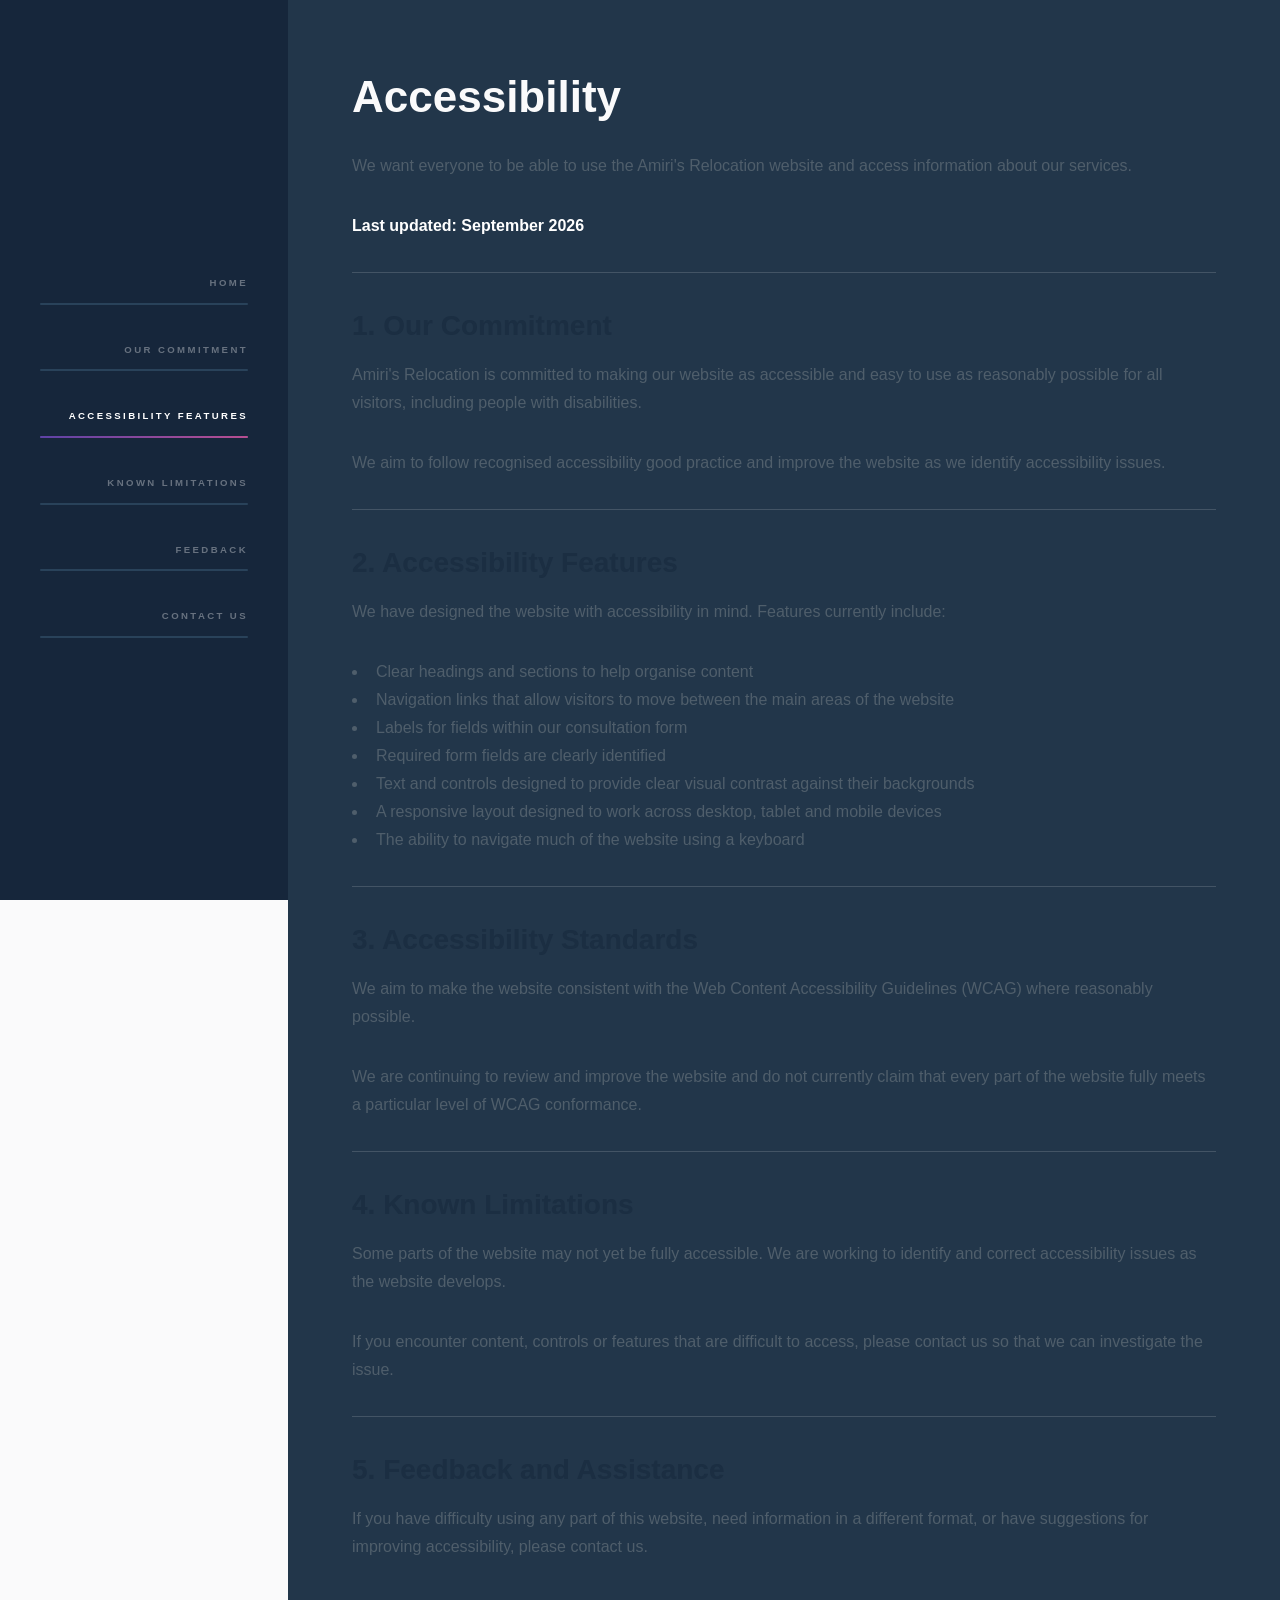
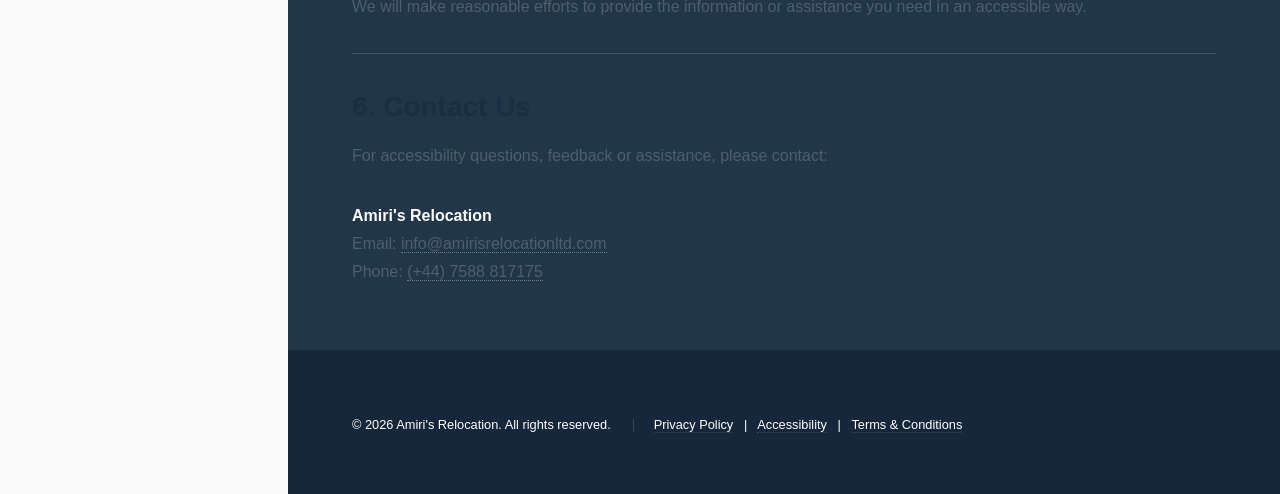
==== commit 693fbce6: "Accessibility Page" ====
--- a/accessibility.html
+++ b/accessibility.html
@@ -1,64 +1,229 @@
 <!DOCTYPE HTML>
-<!--
-	Hyperspace by HTML5 UP
-	html5up.net | @ajlkn
-	Free for personal and commercial use under the CCA 3.0 license (html5up.net/license)
--->
 <html>
 	<head>
-		<title>Accessibility</title>
+		<title>Accessibility | Amiri's Relocation</title>
 		<meta charset="utf-8" />
-		<meta name="viewport" content="width=device-width, initial-scale=1, user-scalable=no" />
+		<meta name="viewport" content="width=device-width, initial-scale=1" />
 		<link rel="stylesheet" href="assets/css/main.css" />
 		<noscript><link rel="stylesheet" href="assets/css/noscript.css" /></noscript>
 	</head>
+
 	<body class="is-preload">
 
-		<!-- Header -->
-			<header id="header">
-				<a href="index.html" class="title">Accessibility</a>
+		<!-- Sidebar -->
+		<section id="sidebar">
+			<div class="inner">
 				<nav>
 					<ul>
 						<li><a href="index.html">Home</a></li>
-						<li><a href="privacy.html" class="active">Privacy Policy</a></li>
-						<li><a href="accessibility.html">Accessibility</a></li>
-						<li><a href="terms.html">Terms &amp; Conditions</a></li>
+						<li><a href="#commitment">Our Commitment</a></li>
+						<li><a href="#features">Accessibility Features</a></li>
+						<li><a href="#limitations">Known Limitations</a></li>
+						<li><a href="#feedback">Feedback</a></li>
+						<li><a href="#contact">Contact Us</a></li>
 					</ul>
 				</nav>
-			</header>
+			</div>
+		</section>
 
 		<!-- Wrapper -->
-			<div id="wrapper">
-
-				<!-- Main -->
-					<section id="main" class="wrapper">
-						<div class="inner">
-							<h1 class="major">A Generic Page</h1>
-							<span class="image fit"><img src="images/pic04.jpg" alt="" /></span>
-							<p>Donec eget ex magna. Interdum et malesuada fames ac ante ipsum primis in faucibus. Pellentesque venenatis dolor imperdiet dolor mattis sagittis. Praesent rutrum sem diam, vitae egestas enim auctor sit amet. Pellentesque leo mauris, consectetur id ipsum sit amet, fergiat. Pellentesque in mi eu massa lacinia malesuada et a elit. Donec urna ex, lacinia in purus ac, pretium pulvinar mauris. Curabitur sapien risus, commodo eget turpis at, elementum convallis elit. Pellentesque enim turpis, hendrerit tristique.</p>
-							<p>Interdum et malesuada fames ac ante ipsum primis in faucibus. Pellentesque venenatis dolor imperdiet dolor mattis sagittis. Praesent rutrum sem diam, vitae egestas enim auctor sit amet. Pellentesque leo mauris, consectetur id ipsum sit amet, fersapien risus, commodo eget turpis at, elementum convallis elit. Pellentesque enim turpis, hendrerit tristique lorem ipsum dolor.</p>
-						</div>
-					</section>
-
+		<div id="wrapper">
+
+			<section class="wrapper style1 fade-up">
+				<div class="inner">
+
+					<h1>Accessibility</h1>
+
+					<p>
+						We want everyone to be able to use the Amiri's Relocation
+						website and access information about our services.
+					</p>
+
+					<p><strong>Last updated: September 2026</strong></p>
+
+					<hr />
+
+					<section id="commitment">
+						<h2>1. Our Commitment</h2>
+
+						<p>
+							Amiri's Relocation is committed to making our website
+							as accessible and easy to use as reasonably possible
+							for all visitors, including people with disabilities.
+						</p>
+
+						<p>
+							We aim to follow recognised accessibility good practice
+							and improve the website as we identify accessibility
+							issues.
+						</p>
+					</section>
+
+					<hr />
+
+					<section id="features">
+						<h2>2. Accessibility Features</h2>
+
+						<p>
+							We have designed the website with accessibility in mind.
+							Features currently include:
+						</p>
+
+						<ul>
+							<li>
+								Clear headings and sections to help organise content
+							</li>
+
+							<li>
+								Navigation links that allow visitors to move between
+								the main areas of the website
+							</li>
+
+							<li>
+								Labels for fields within our consultation form
+							</li>
+
+							<li>
+								Required form fields are clearly identified
+							</li>
+
+							<li>
+								Text and controls designed to provide clear visual
+								contrast against their backgrounds
+							</li>
+
+							<li>
+								A responsive layout designed to work across desktop,
+								tablet and mobile devices
+							</li>
+
+							<li>
+								The ability to navigate much of the website using
+								a keyboard
+							</li>
+						</ul>
+					</section>
+
+					<hr />
+
+					<section id="standards">
+						<h2>3. Accessibility Standards</h2>
+
+						<p>
+							We aim to make the website consistent with the Web
+							Content Accessibility Guidelines (WCAG) where reasonably
+							possible.
+						</p>
+
+						<p>
+							We are continuing to review and improve the website and
+							do not currently claim that every part of the website
+							fully meets a particular level of WCAG conformance.
+						</p>
+					</section>
+
+					<hr />
+
+					<section id="limitations">
+						<h2>4. Known Limitations</h2>
+
+						<p>
+							Some parts of the website may not yet be fully accessible.
+							We are working to identify and correct accessibility
+							issues as the website develops.
+						</p>
+
+						<p>
+							If you encounter content, controls or features that are
+							difficult to access, please contact us so that we can
+							investigate the issue.
+						</p>
+					</section>
+
+					<hr />
+
+					<section id="feedback">
+						<h2>5. Feedback and Assistance</h2>
+
+						<p>
+							If you have difficulty using any part of this website,
+							need information in a different format, or have suggestions
+							for improving accessibility, please contact us.
+						</p>
+
+						<p>
+							We will make reasonable efforts to provide the information
+							or assistance you need in an accessible way.
+						</p>
+					</section>
+
+					<hr />
+
+					<section id="contact">
+						<h2>6. Contact Us</h2>
+
+						<p>
+							For accessibility questions, feedback or assistance,
+							please contact:
+						</p>
+
+						<p>
+							<strong>Amiri's Relocation</strong><br />
+
+							Email:
+							<a href="mailto:info@amirisrelocationltd.com">
+								info@amirisrelocationltd.com
+							</a>
+							<br />
+
+							Phone:
+							<a href="tel:+447588817175">
+								(+44) 7588 817175
+							</a>
+						</p>
+					</section>
+
+				</div>
+			</section>
+
+		</div>
+
+		<!-- Footer -->
+		<footer id="footer"
+				class="wrapper style1-alt"
+				style="background-color:#16263b;">
+
+			<div class="inner">
+				<ul class="menu" style="color:white;">
+
+					<li>
+						&copy; 2026 Amiri's Relocation.
+						All rights reserved.
+					</li>
+
+					<li>
+						<a href="privacy.html">Privacy Policy</a>
+						&nbsp; | &nbsp;
+
+						<a href="accessibility.html">Accessibility</a>
+						&nbsp; | &nbsp;
+
+						<a href="terms.html">Terms &amp; Conditions</a>
+					</li>
+
+				</ul>
 			</div>
 
-		<!-- Footer -->
-			<footer id="footer" class="wrapper alt">
-				<div class="inner">
-					<ul class="menu">
-						<li>&copy; 2026 Amiri's Relocation. All rights reserved.</li><li><a href="generic.html">Privacy Policy   |   </a><a href="elements.html">Accessibility   |   </a><a href="generic.html">Terms & Conditions</a></li><li>HTML5UP</li>
-					</ul>
-				</div>
-			</footer>
+		</footer>
 
 		<!-- Scripts -->
-			<script src="assets/js/jquery.min.js"></script>
-			<script src="assets/js/jquery.scrollex.min.js"></script>
-			<script src="assets/js/jquery.scrolly.min.js"></script>
-			<script src="assets/js/browser.min.js"></script>
-			<script src="assets/js/breakpoints.min.js"></script>
-			<script src="assets/js/util.js"></script>
-			<script src="assets/js/main.js"></script>
+		<script src="assets/js/jquery.min.js"></script>
+		<script src="assets/js/jquery.scrollex.min.js"></script>
+		<script src="assets/js/jquery.scrolly.min.js"></script>
+		<script src="assets/js/browser.min.js"></script>
+		<script src="assets/js/breakpoints.min.js"></script>
+		<script src="assets/js/util.js"></script>
+		<script src="assets/js/main.js"></script>
 
 	</body>
 </html>
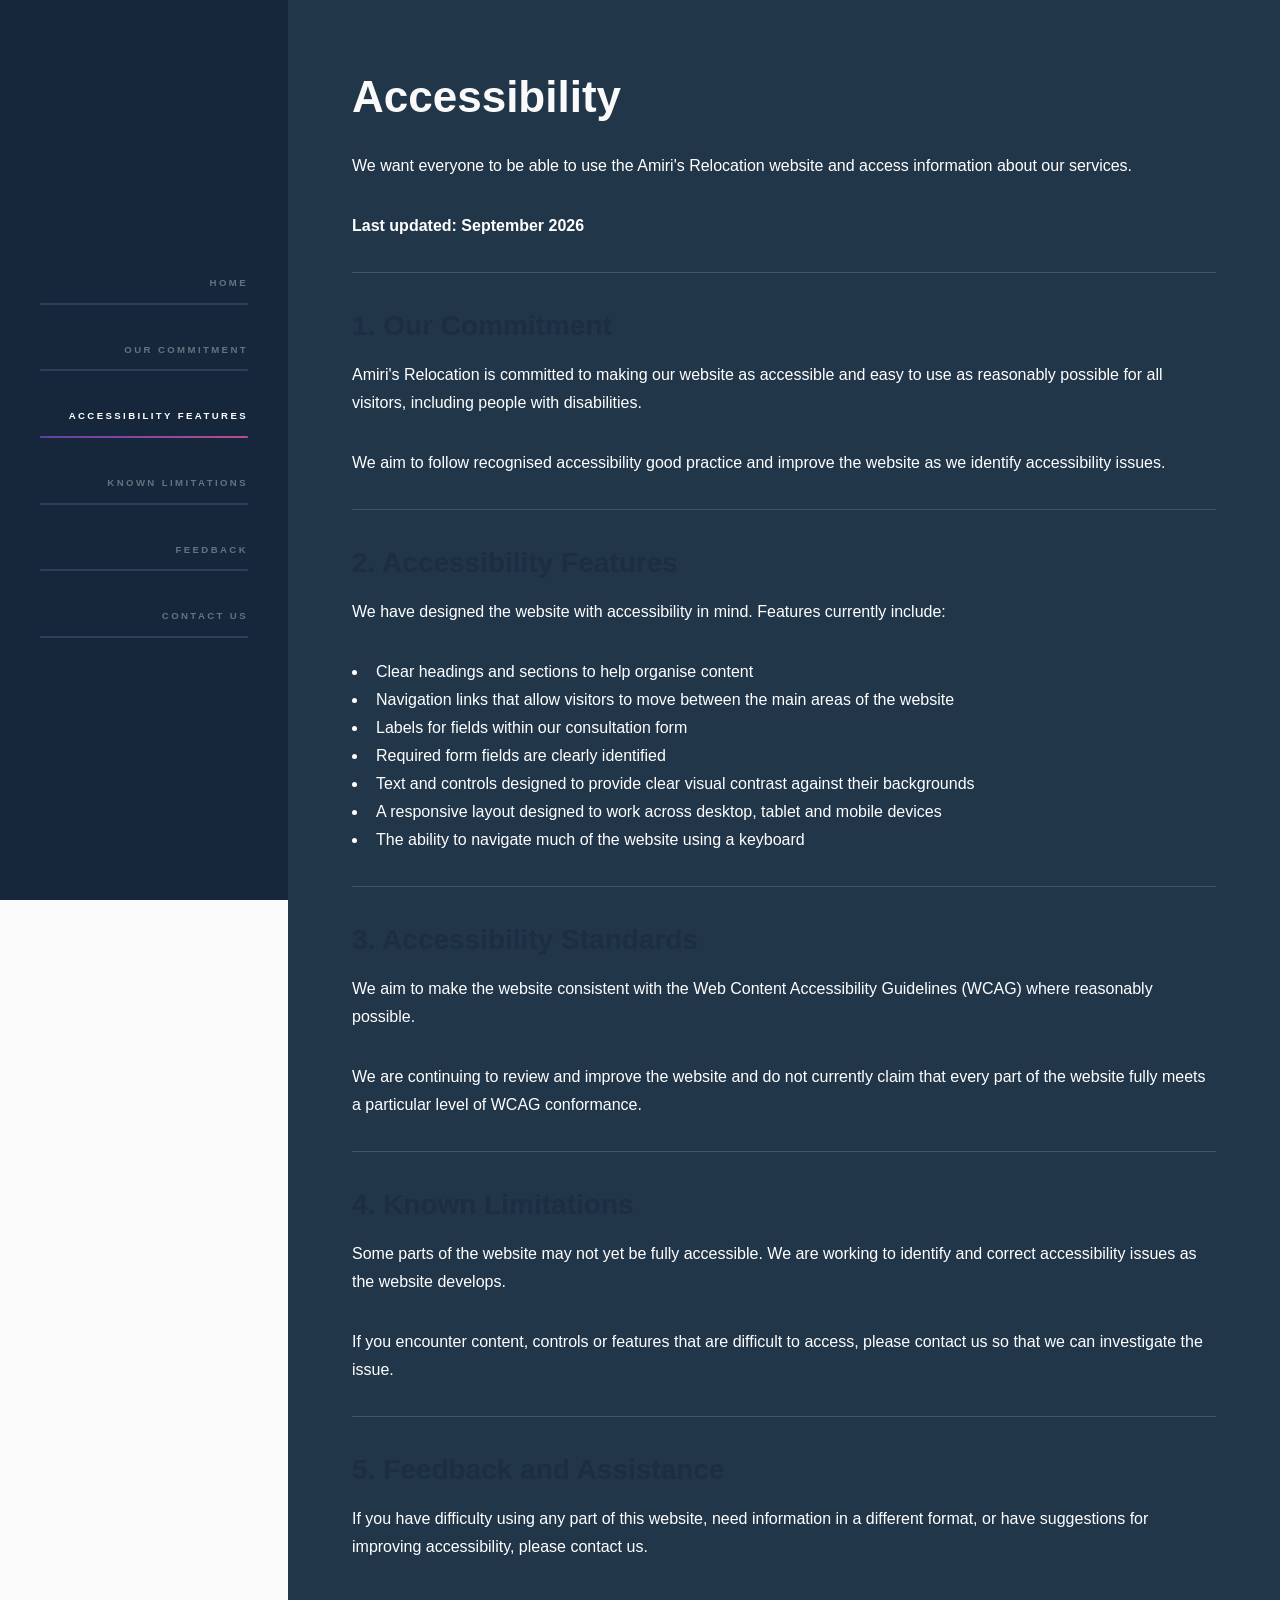
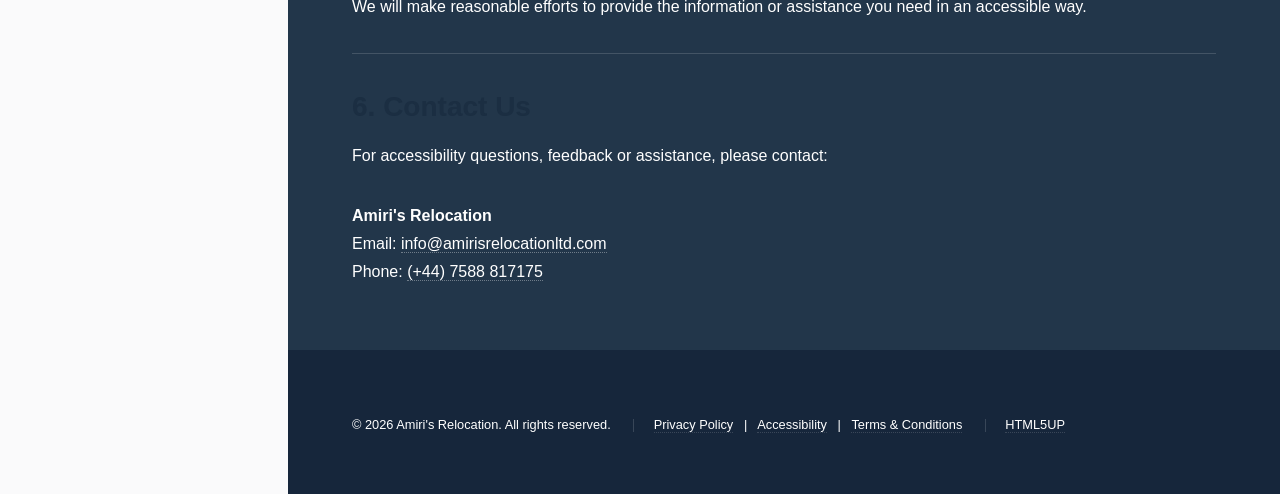
==== commit d25c6608: "Further colour changes" ====
--- a/accessibility.html
+++ b/accessibility.html
@@ -27,7 +27,7 @@
 		</section>
 
 		<!-- Wrapper -->
-		<div id="wrapper">
+		<div id="wrapper" style="color: white;">
 
 			<section class="wrapper style1 fade-up">
 				<div class="inner">
@@ -209,6 +209,9 @@
 						&nbsp; | &nbsp;
 
 						<a href="terms.html">Terms &amp; Conditions</a>
+					</li>
+					<li>
+						<a href="#">HTML5UP</a>
 					</li>
 
 				</ul>
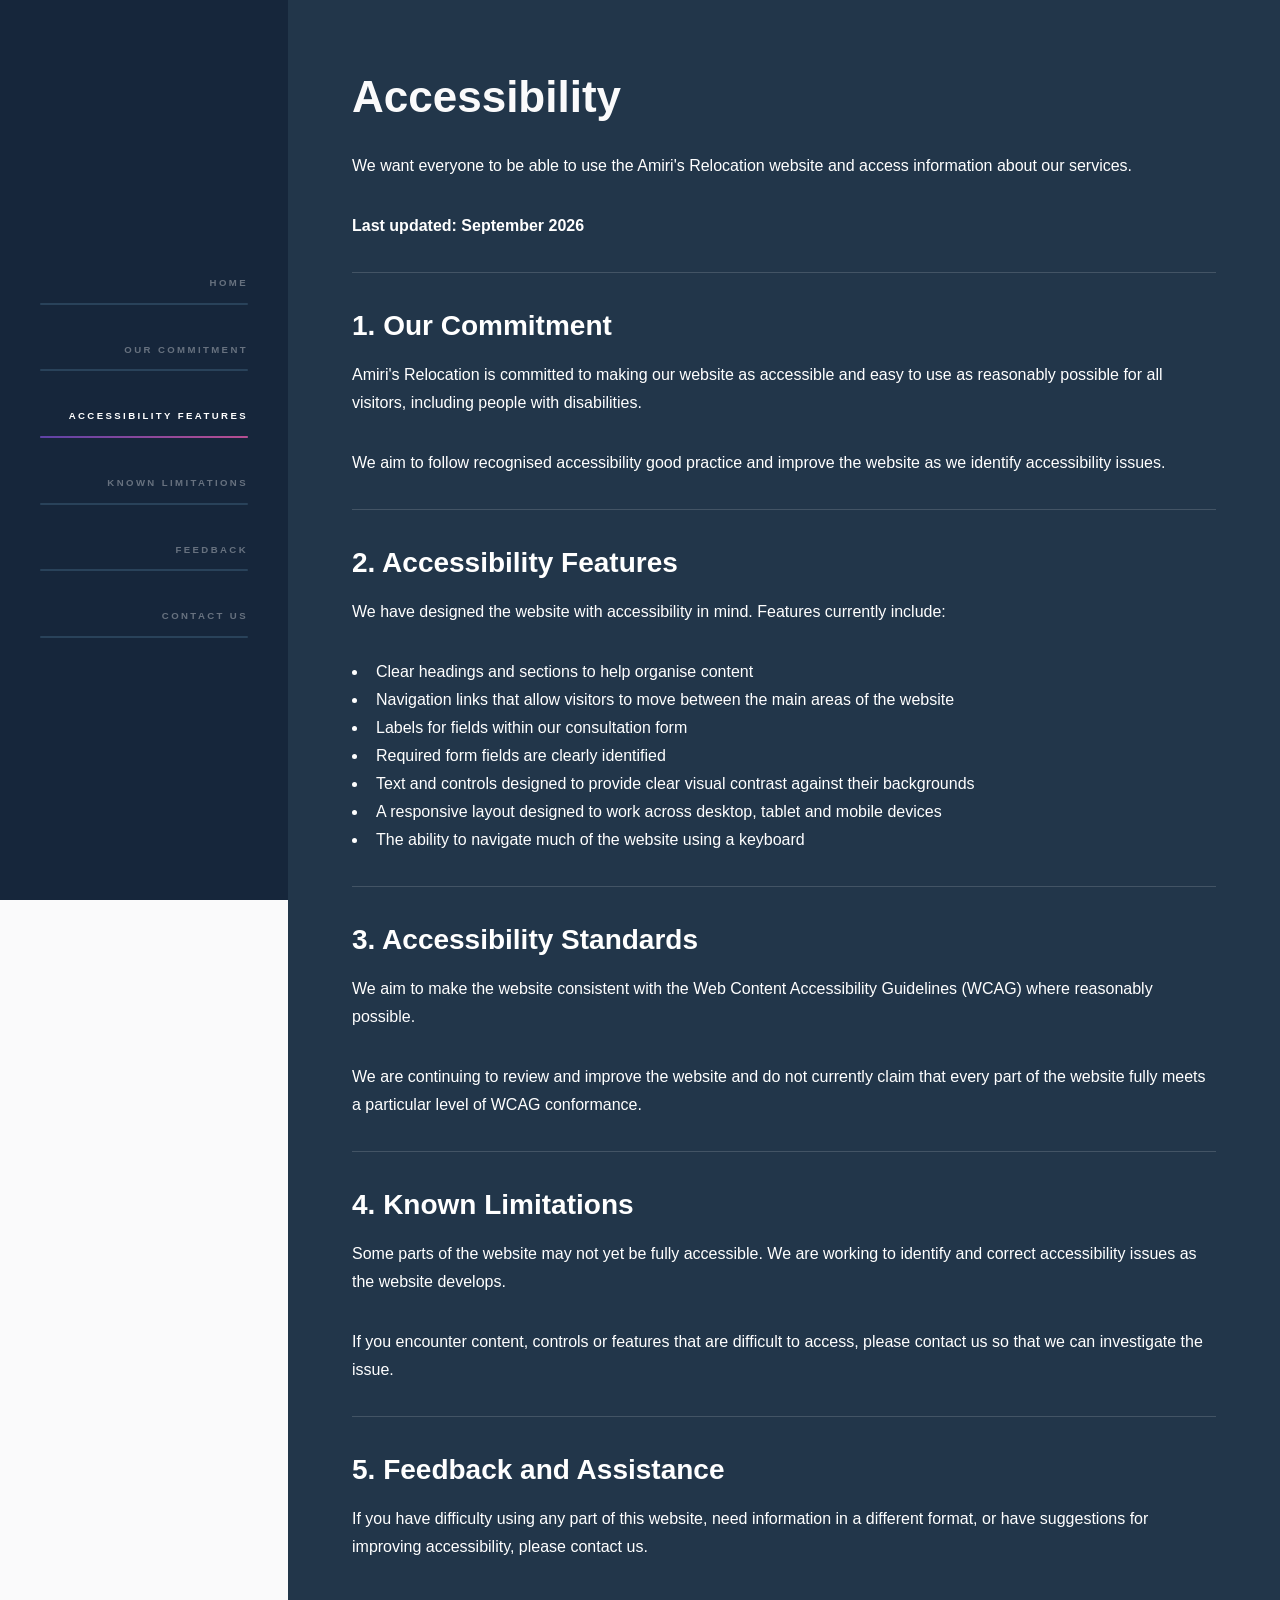
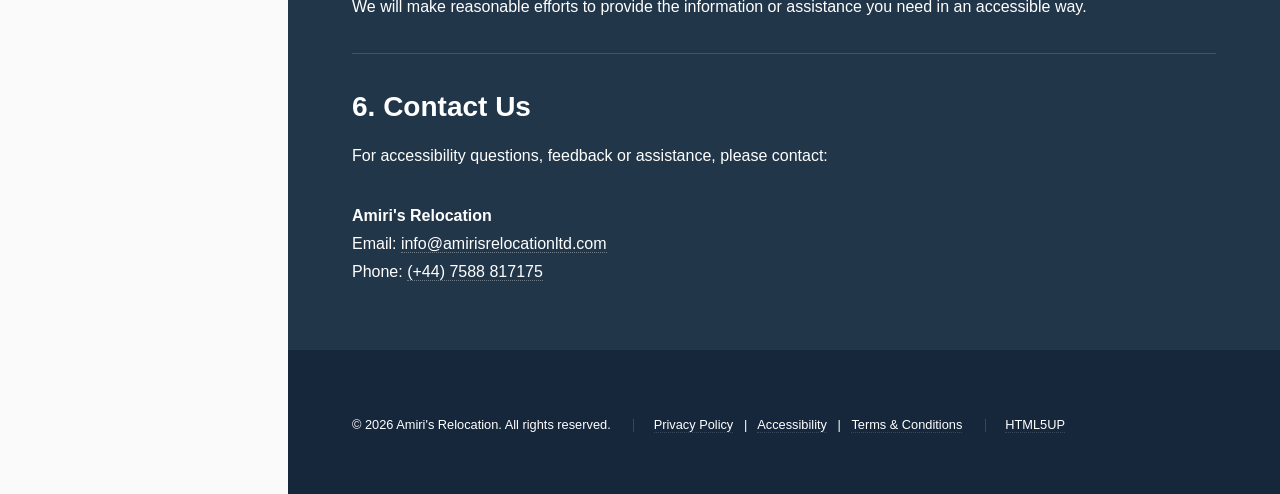
==== commit 631420ac: "Changes to headings" ====
--- a/accessibility.html
+++ b/accessibility.html
@@ -44,7 +44,7 @@
 					<hr />
 
 					<section id="commitment">
-						<h2>1. Our Commitment</h2>
+						<h2 style="color: white;">1. Our Commitment</h2>
 
 						<p>
 							Amiri's Relocation is committed to making our website
@@ -62,7 +62,7 @@
 					<hr />
 
 					<section id="features">
-						<h2>2. Accessibility Features</h2>
+						<h2 style="color: white;">2. Accessibility Features</h2>
 
 						<p>
 							We have designed the website with accessibility in mind.
@@ -107,7 +107,7 @@
 					<hr />
 
 					<section id="standards">
-						<h2>3. Accessibility Standards</h2>
+						<h2 style="color: white;">3. Accessibility Standards</h2>
 
 						<p>
 							We aim to make the website consistent with the Web
@@ -125,7 +125,7 @@
 					<hr />
 
 					<section id="limitations">
-						<h2>4. Known Limitations</h2>
+						<h2 style="color: white;">4. Known Limitations</h2>
 
 						<p>
 							Some parts of the website may not yet be fully accessible.
@@ -143,7 +143,7 @@
 					<hr />
 
 					<section id="feedback">
-						<h2>5. Feedback and Assistance</h2>
+						<h2 style="color: white;">5. Feedback and Assistance</h2>
 
 						<p>
 							If you have difficulty using any part of this website,
@@ -160,7 +160,7 @@
 					<hr />
 
 					<section id="contact">
-						<h2>6. Contact Us</h2>
+						<h2 style="color:white;">6. Contact Us</h2>
 
 						<p>
 							For accessibility questions, feedback or assistance,
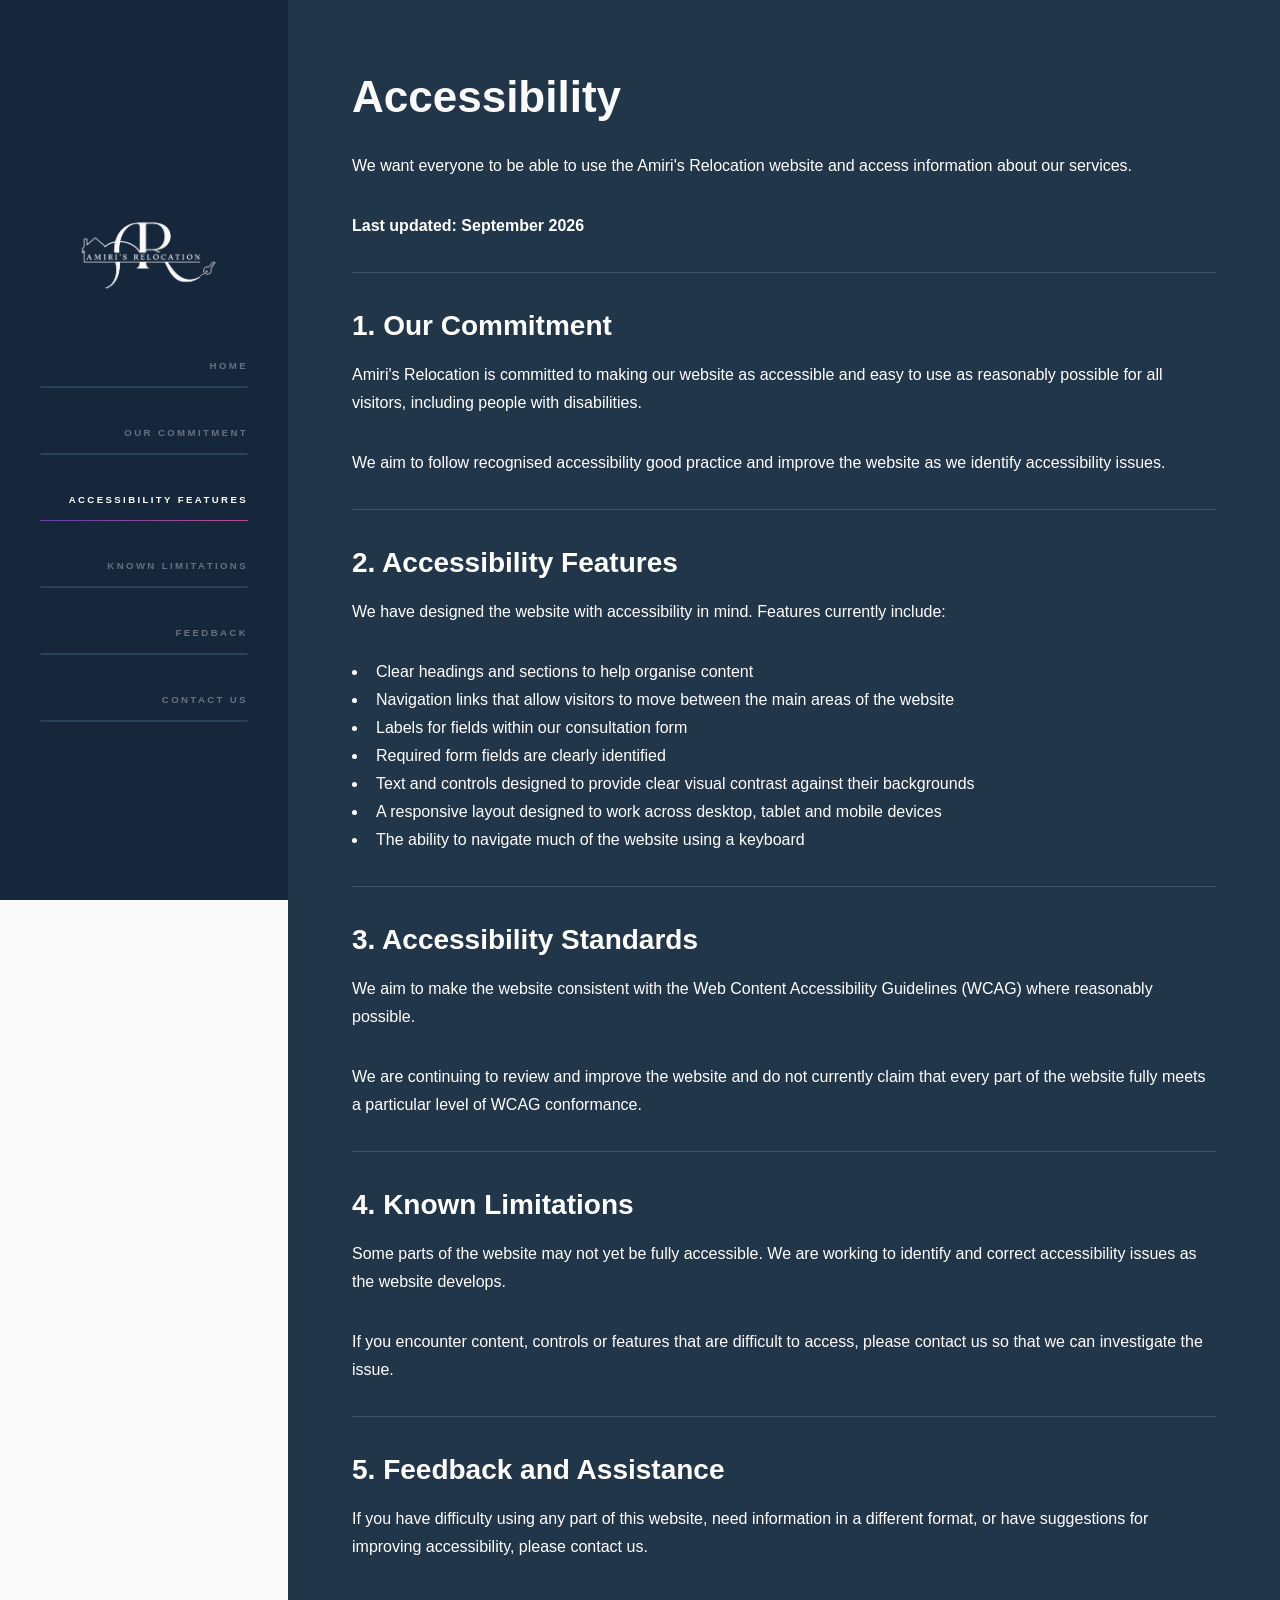
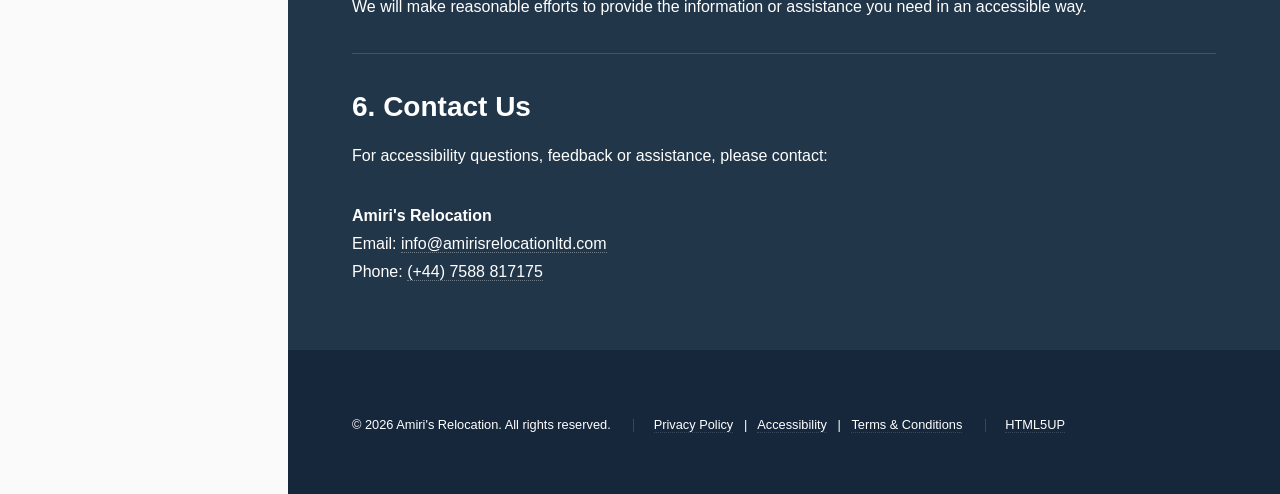
==== commit 54a7f91d: "Add Favicon" ====
--- a/accessibility.html
+++ b/accessibility.html
@@ -14,6 +14,7 @@
 		<section id="sidebar">
 			<div class="inner">
 				<nav>
+					<img src="images/Amiris-logo.png" alt="Amiri's Relocation" style="display: block; width: 150px; max-width: 100%; height: auto; margin: 0 auto 20px;">
 					<ul>
 						<li><a href="index.html">Home</a></li>
 						<li><a href="#commitment">Our Commitment</a></li>
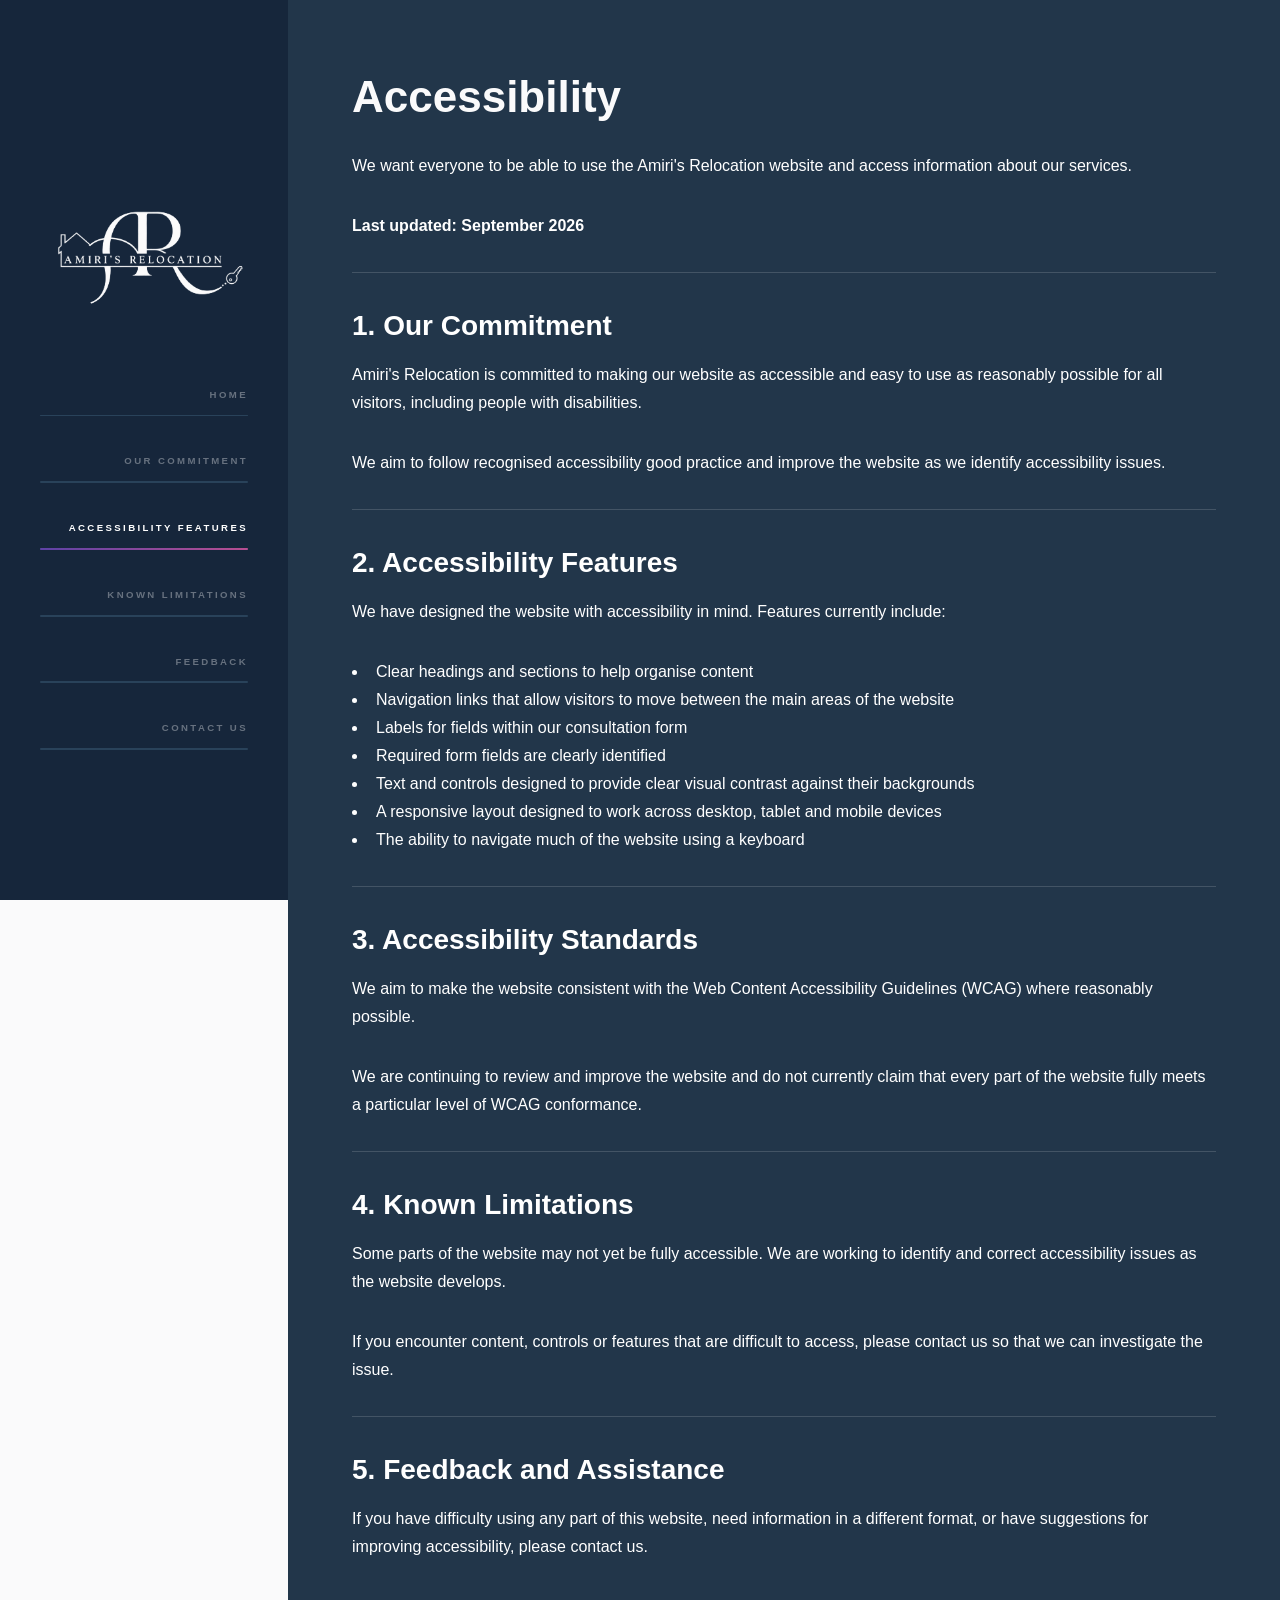
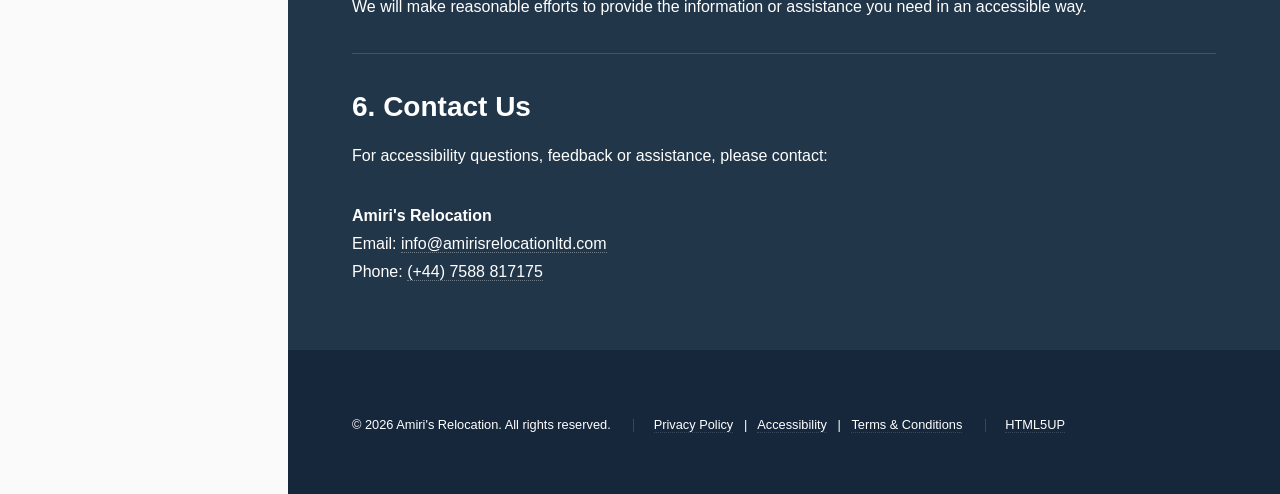
==== commit 6468f7ed: "Change width of all logos" ====
--- a/accessibility.html
+++ b/accessibility.html
@@ -2,6 +2,7 @@
 <html>
 	<head>
 		<title>Accessibility | Amiri's Relocation</title>
+		<link rel="icon" type="image/x-icon" href="images/Favicon.png">
 		<meta charset="utf-8" />
 		<meta name="viewport" content="width=device-width, initial-scale=1" />
 		<link rel="stylesheet" href="assets/css/main.css" />
@@ -14,7 +15,7 @@
 		<section id="sidebar">
 			<div class="inner">
 				<nav>
-					<img src="images/Amiris-logo.png" alt="Amiri's Relocation" style="display: block; width: 150px; max-width: 100%; height: auto; margin: 0 auto 20px;">
+					<img src="images/Amiris-logo.png" alt="Amiri's Relocation" style="display: block; width: 100%; height: auto; margin: 0 auto 20px;">
 					<ul>
 						<li><a href="index.html">Home</a></li>
 						<li><a href="#commitment">Our Commitment</a></li>
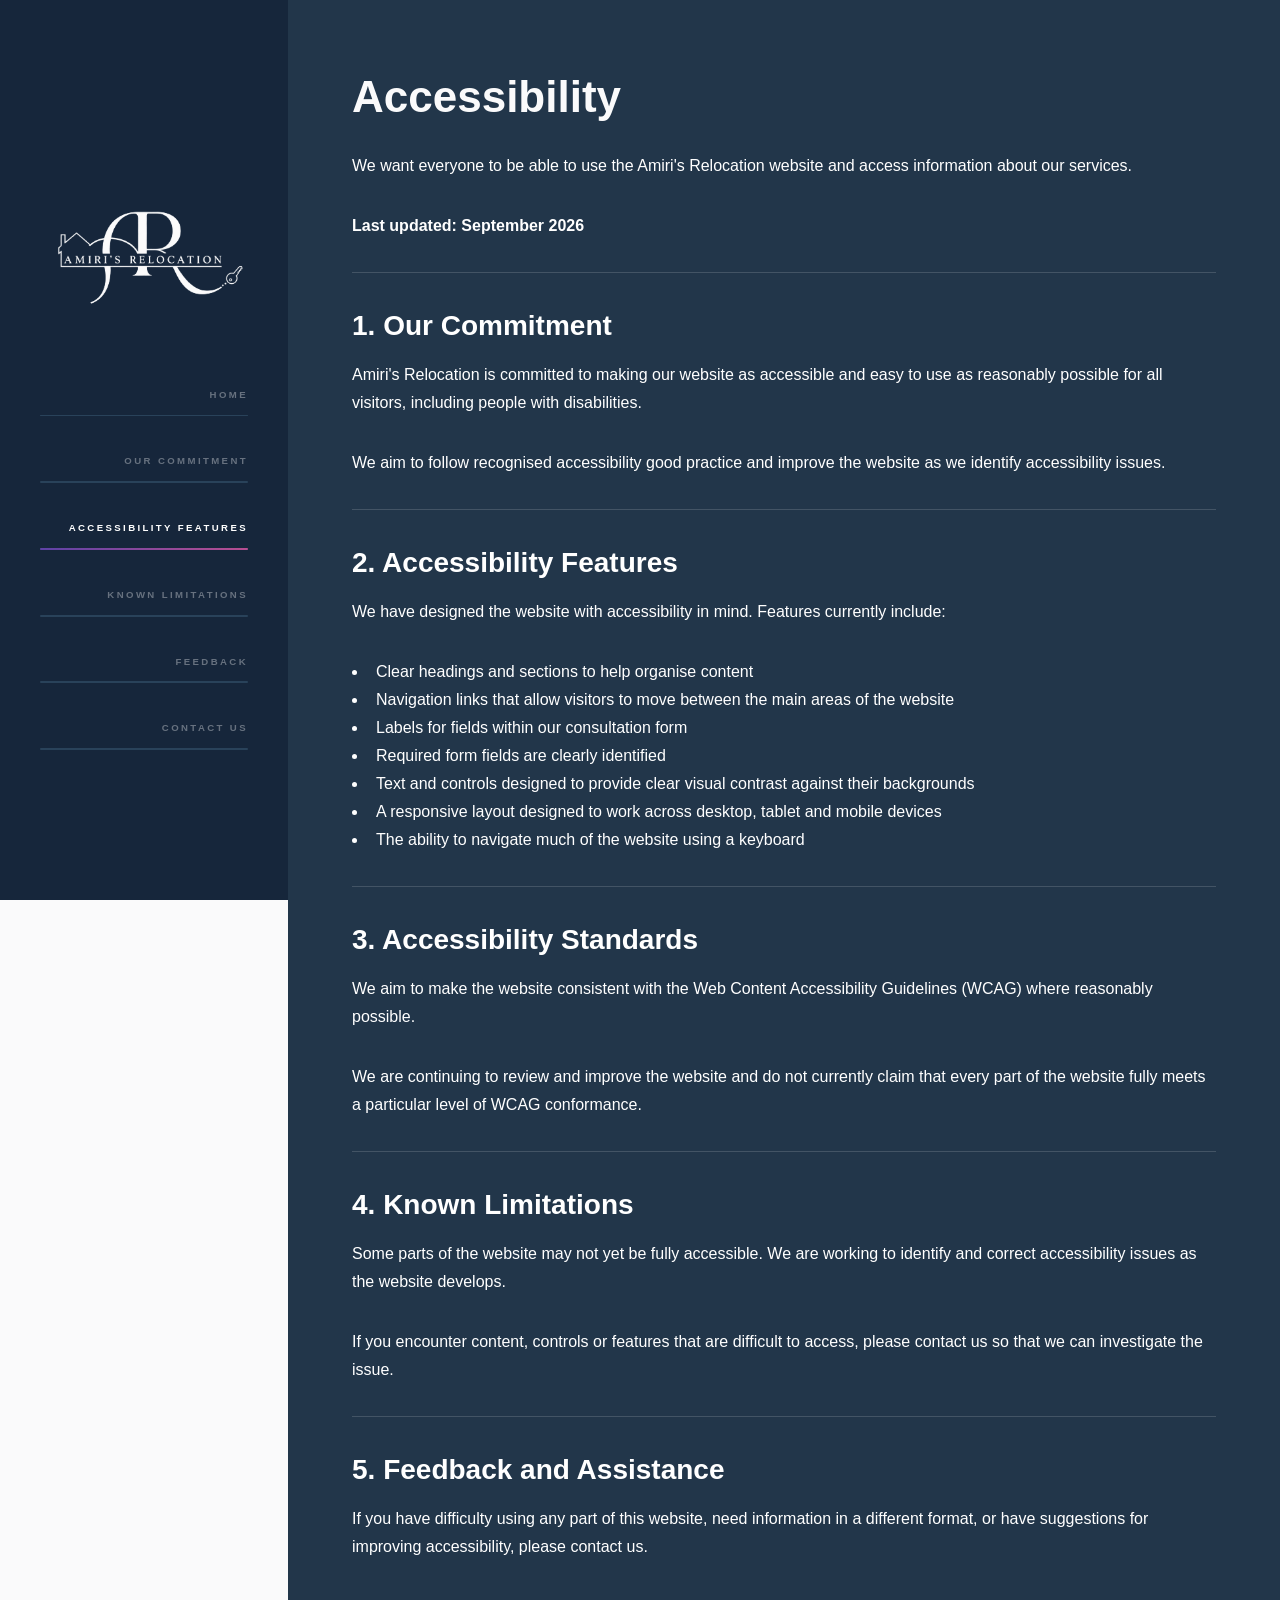
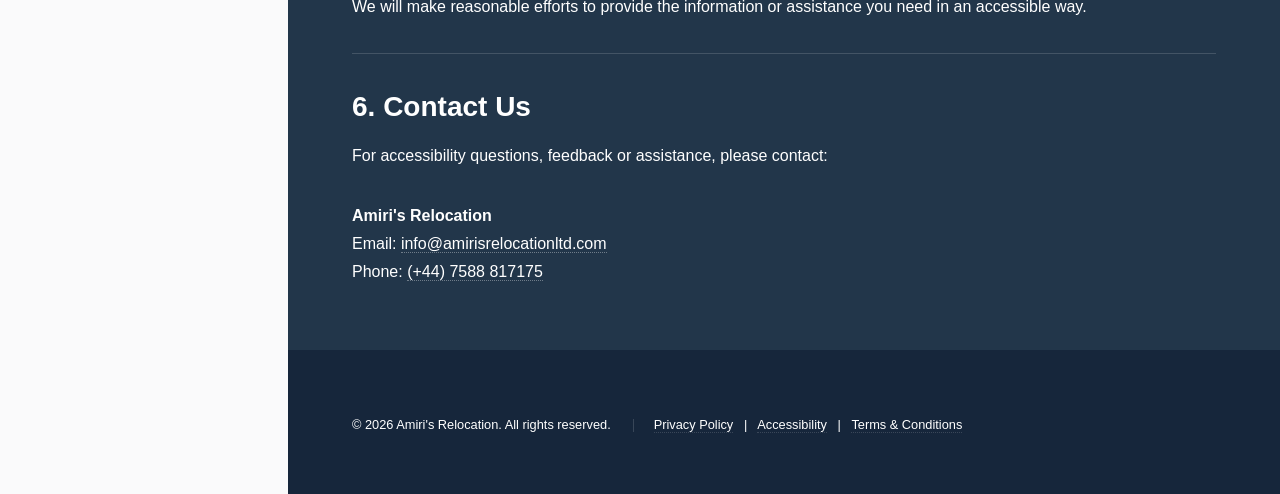
==== commit 4315a7f9: "Change" ====
--- a/accessibility.html
+++ b/accessibility.html
@@ -212,10 +212,6 @@
 
 						<a href="terms.html">Terms &amp; Conditions</a>
 					</li>
-					<li>
-						<a href="#">HTML5UP</a>
-					</li>
-
 				</ul>
 			</div>
 
--- a/assets/css/main.css
+++ b/assets/css/main.css
@@ -1,3 +1,8 @@
+/*
+	Hyperspace by Pixelarity
+	pixelarity.com | hello@pixelarity.com
+	License: pixelarity.com/license
+*/
 @import url(fontawesome-all.min.css);
 
 html, body, div, span, applet, object,
